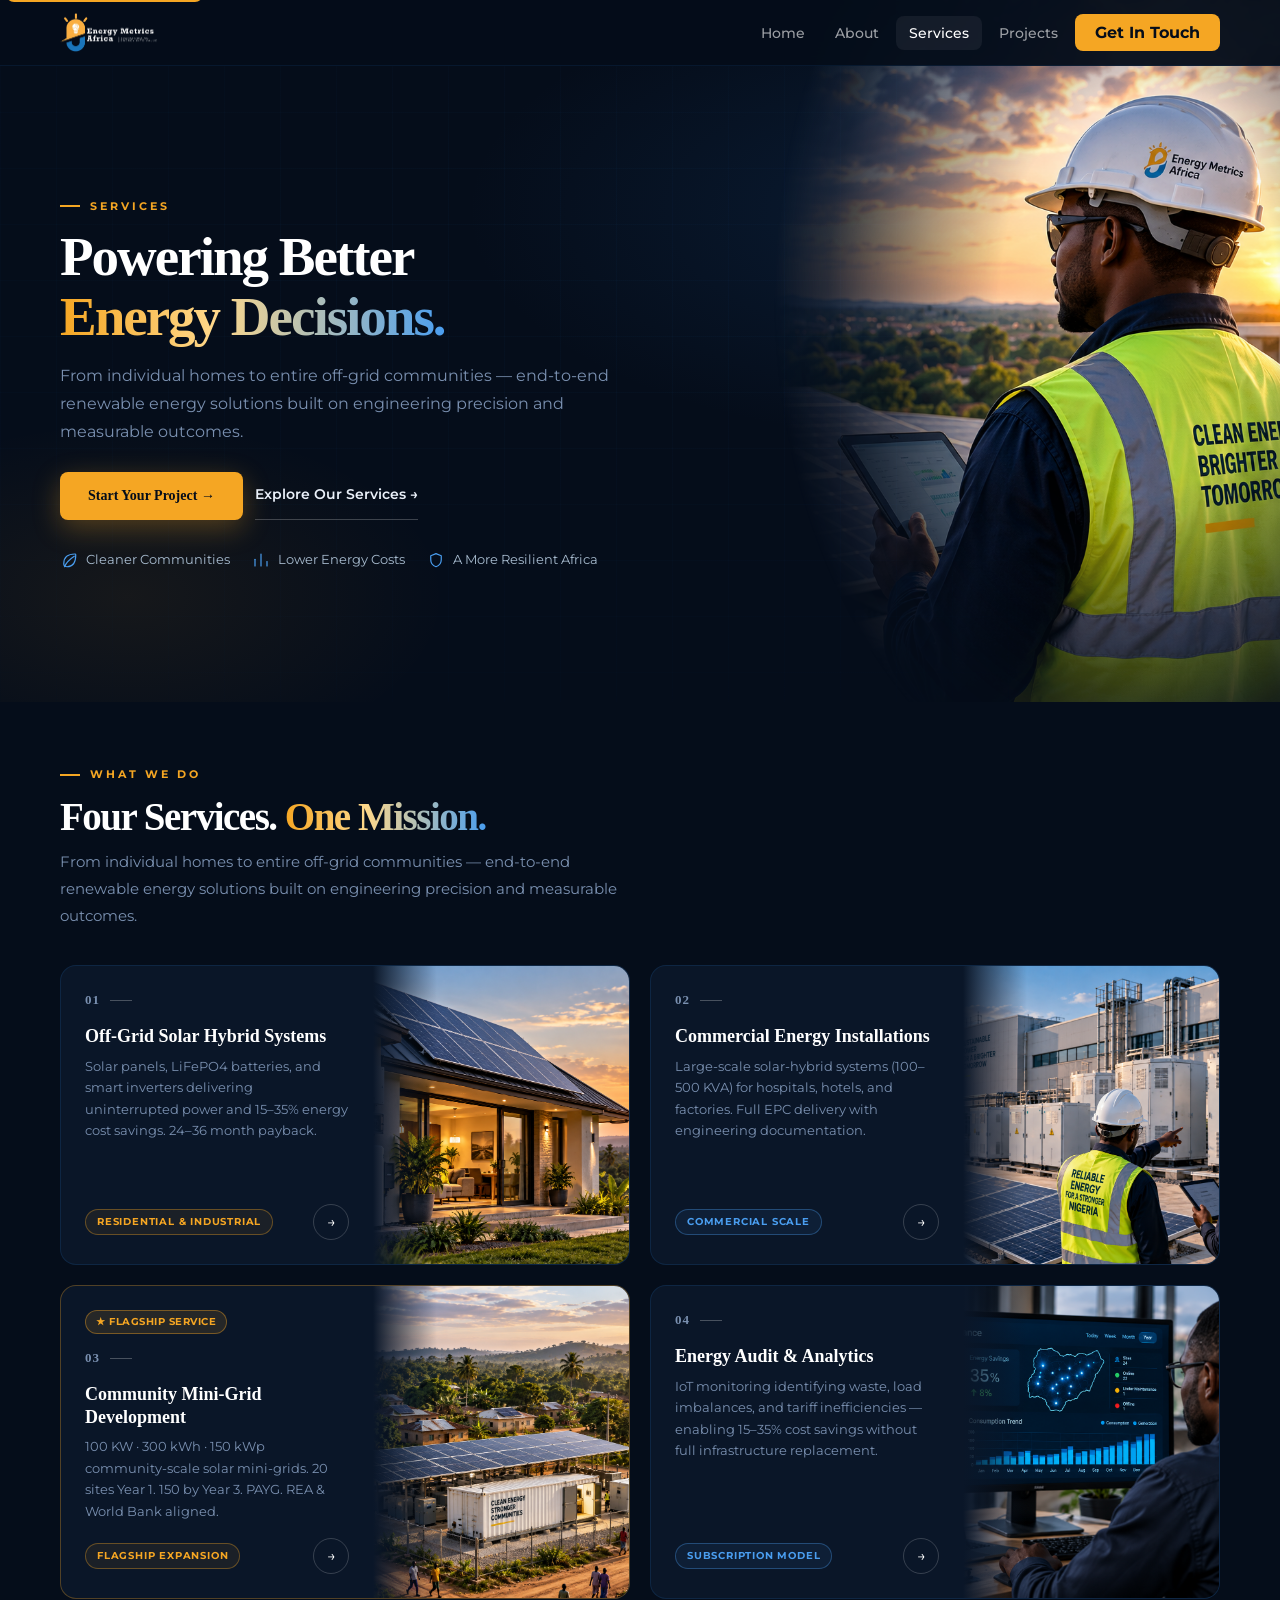
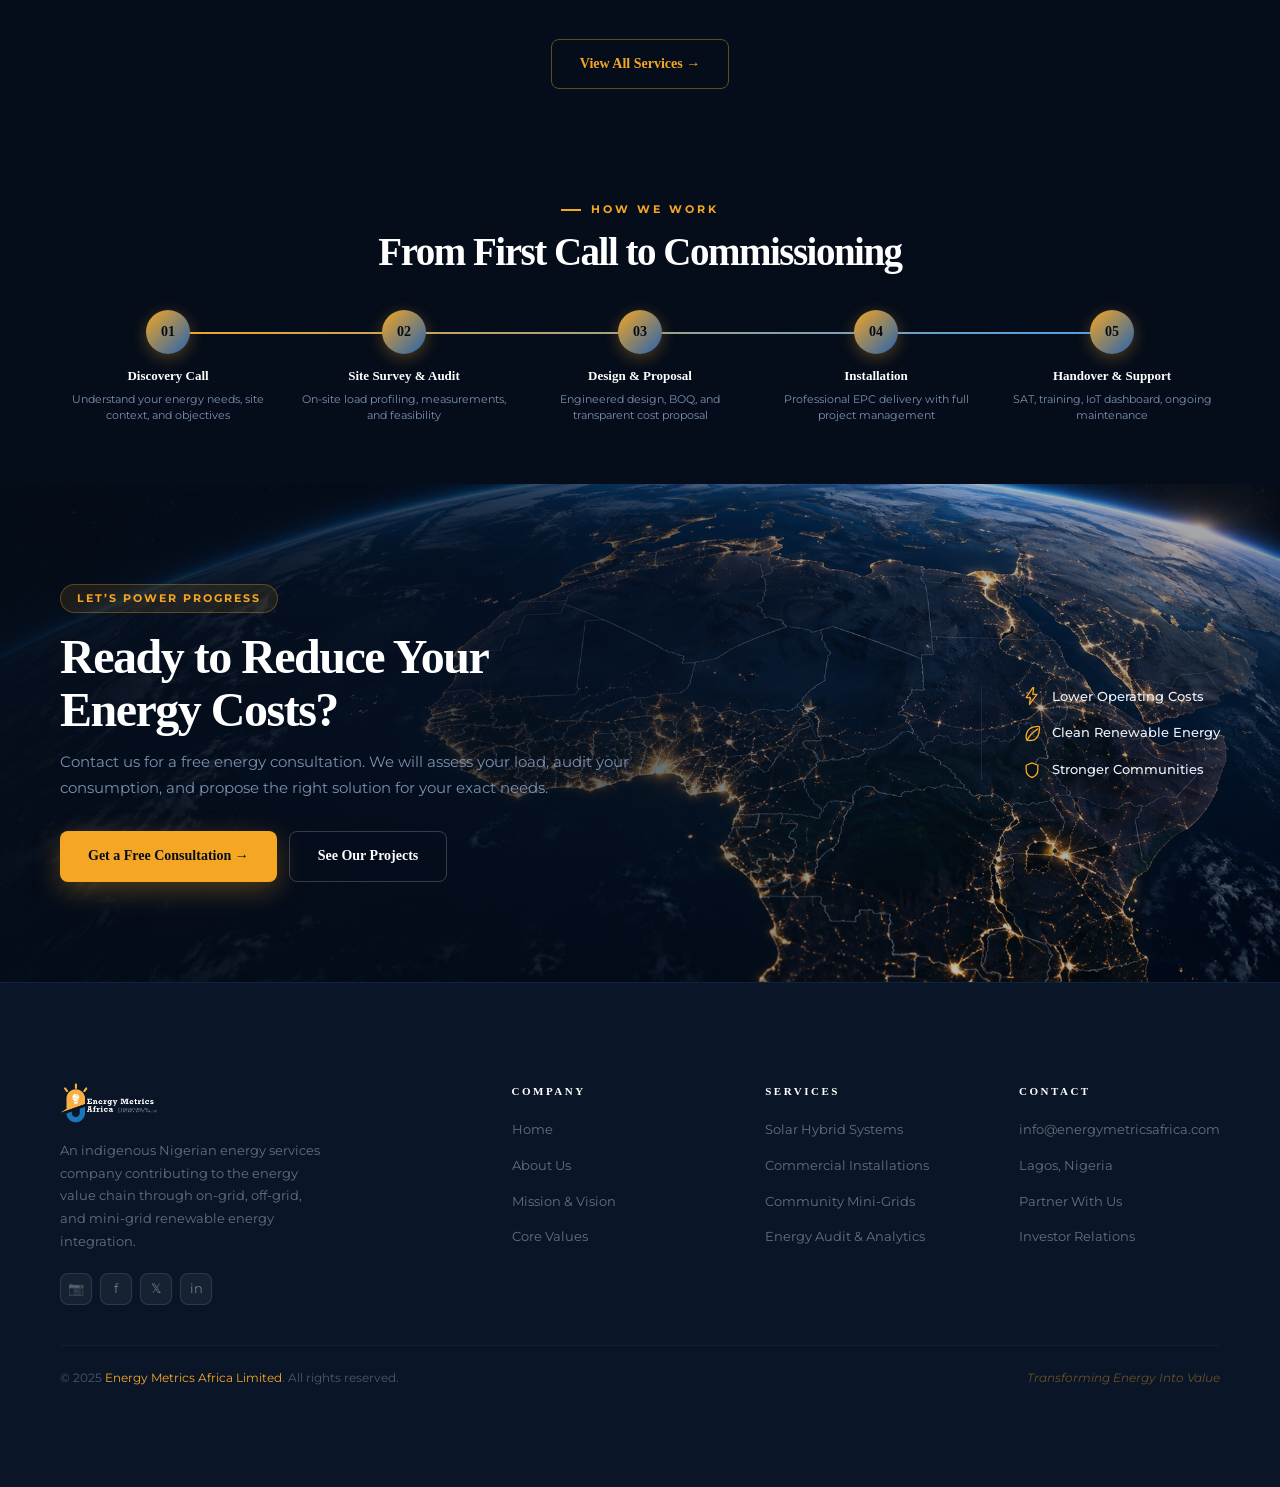
==== services/index.html @ 84284550 "Refactor services page structure and update navigation links - Updated navigation links in index.htm" ====
<!doctype html>
<html lang="en">
  <head>
    <meta charset="UTF-8" />
    <meta name="viewport" content="width=device-width, initial-scale=1.0" />
    <meta
      name="description"
      content="Four renewable energy services covering the full value chain — off-grid solar hybrid, commercial installations, community mini-grids, and energy audit &amp; analytics."
    />
    <meta
      name="keywords"
      content="solar hybrid systems, commercial energy installations, community mini-grids, energy audit, IoT monitoring, Nigeria solar"
    />
    <meta name="author" content="Energy Metrics Africa Limited" />
    <meta name="robots" content="index, follow" />
    <link rel="canonical" href="https://energymetricsafrica.com/services" />
    <meta property="og:title" content="Services | Energy Metrics Africa" />
    <meta
      property="og:description"
      content="Four renewable energy services covering the full value chain — off-grid solar hybrid, commercial installations, community mini-grids, and energy audit & analytics."
    />
    <meta
      property="og:image"
      content="https://energymetricsafrica.com/assets/logo-white.png"
    />
    <meta
      property="og:url"
      content="https://energymetricsafrica.com/services"
    />
    <meta property="og:type" content="website" />
    <meta name="twitter:card" content="summary_large_image" />
    <meta name="twitter:title" content="Services | Energy Metrics Africa" />
    <meta
      name="twitter:description"
      content="Four renewable energy services covering the full value chain — off-grid solar hybrid, commercial installations, community mini-grids, and energy audit & analytics."
    />
    <meta
      name="twitter:image"
      content="https://energymetricsafrica.com/assets/logo-white.png"
    />
    <title>Services | Energy Metrics Africa</title>
    <link rel="icon" href="../assets/favicon.png" type="image/png" />
    <link rel="preconnect" href="https://fonts.googleapis.com" />
    <link rel="preconnect" href="https://fonts.gstatic.com" crossorigin />
    <link
      href="https://fonts.googleapis.com/css2?family=Montserrat:wght@400;500;600&display=swap"
      rel="stylesheet"
    />
    <link rel="preload" href="../assets/logo-white.png" as="image" />
    <link rel="stylesheet" href="../css/variables.css" />
    <link rel="stylesheet" href="../css/base.css" />
    <link rel="stylesheet" href="../css/nav.css" />
    <link rel="stylesheet" href="../css/footer.css" />
    <link rel="stylesheet" href="../css/services.css" />
  </head>
  <body>
    <a href="#main" class="skip-link">Skip to main content</a>
    <header>
      <nav class="nav" role="navigation" aria-label="Main navigation">
        <a href="/" class="nav__logo"
          ><img
            src="../assets/logo-white.png"
            alt="Energy Metrics Africa Limited"
            width="160"
            height="44"
        /></a>
        <ul class="nav__links" role="list">
          <li>
            <a href="/" class="nav__link" data-nav="/">Home</a>
          </li>
          <li>
            <a href="/about" class="nav__link" data-nav="/about">About</a>
          </li>
          <li>
            <a href="/services" class="nav__link is-active" data-nav="/services"
              >Services</a
            >
          </li>
          <li>
            <a href="/projects" class="nav__link" data-nav="/projects"
              >Projects</a
            >
          </li>
          <li>
            <a href="/contact" class="nav__link--cta" data-nav="/contact"
              >Get In Touch</a
            >
          </li>
        </ul>
        <button
          class="nav__hamburger"
          id="hamburger"
          aria-expanded="false"
          aria-controls="nav-drawer"
          aria-label="Toggle menu"
        >
          <span></span><span></span><span></span>
        </button>
      </nav>
      <div
        class="nav__drawer"
        id="nav-drawer"
        role="dialog"
        aria-label="Mobile navigation"
      >
        <a href="/" class="nav__drawer-link" data-nav="/">Home</a
        ><a href="/about" class="nav__drawer-link" data-nav="/about">About</a
        ><a
          href="/services"
          class="nav__drawer-link is-active"
          data-nav="/services"
          >Services</a
        ><a href="/projects" class="nav__drawer-link" data-nav="/projects"
          >Projects</a
        ><a href="/contact" class="nav__drawer-cta" data-nav="/contact"
          >Get In Touch</a
        >
      </div>
    </header>
    <main>
      <section class="svc-hero" aria-label="Services hero">
        <div class="svc-hero__bg" aria-hidden="true"></div>
        <div class="svc-hero__grid-bg" aria-hidden="true"></div>
        <div class="svc-hero__inner">
          <div class="svc-hero__content">
            <div class="eyebrow">Services</div>
            <h1 class="page-hero__title">
              Powering Better<br />
              <span class="grad-text">Energy Decisions.</span>
            </h1>
            <p class="page-hero__sub">
              From individual homes to entire off-grid communities &mdash;
              end-to-end renewable energy solutions built on engineering
              precision and measurable outcomes.
            </p>
            <div class="btn-group">
              <a href="/contact" class="btn btn--gold"
                >Start Your Project &rarr;</a
              >
              <a href="#services-grid" class="svc-hero__link"
                >Explore Our Services &rarr;</a
              >
            </div>
            <div class="svc-hero__points">
              <div class="svc-hero__point">
                <svg
                  viewBox="0 0 24 24"
                  fill="none"
                  stroke="currentColor"
                  stroke-width="1.6"
                  stroke-linecap="round"
                  stroke-linejoin="round"
                  aria-hidden="true"
                >
                  <path
                    d="M20 4c-7.5 0-15 3-15 13 0 2.5 2 4 4.5 4C19 21 21 13 21 5c0-.6-.1-1-1-1z"
                  />
                  <path d="M6 21c2-5 7-10 13-14" />
                </svg>
                <span>Cleaner Communities</span>
              </div>
              <div class="svc-hero__point">
                <svg
                  viewBox="0 0 24 24"
                  fill="none"
                  stroke="currentColor"
                  stroke-width="1.6"
                  stroke-linecap="round"
                  stroke-linejoin="round"
                  aria-hidden="true"
                >
                  <path d="M4 20V11" />
                  <path d="M12 20V4" />
                  <path d="M20 20v-6" />
                </svg>
                <span>Lower Energy Costs</span>
              </div>
              <div class="svc-hero__point">
                <svg
                  viewBox="0 0 24 24"
                  fill="none"
                  stroke="currentColor"
                  stroke-width="1.6"
                  stroke-linecap="round"
                  stroke-linejoin="round"
                  aria-hidden="true"
                >
                  <path
                    d="M12 3.5 5 6.3v5.4c0 5 3.1 8 7 9.3 3.9-1.3 7-4.3 7-9.3V6.3L12 3.5z"
                  />
                </svg>
                <span>A More Resilient Africa</span>
              </div>
            </div>
          </div>
        </div>
        <div class="svc-hero__photo" aria-hidden="true">
          <img
            src="../assets/service-page-hero.png"
            alt=""
            class="svc-hero__img"
            loading="eager"
          />
        </div>
      </section>
      <section
        class="section section--navy svc-section--grid"
        id="services-grid"
        aria-label="Our services"
      >
        <div class="container">
          <div class="svc-grid-intro">
            <div class="eyebrow">What We Do</div>
            <h2 class="section-title">
              Four Services. <span class="grad-text">One Mission.</span>
            </h2>
            <p class="section-sub">
              From individual homes to entire off-grid communities &mdash;
              end-to-end renewable energy solutions built on engineering
              precision and measurable outcomes.
            </p>
          </div>
          <div class="svc-preview-grid">
            <a
              href="/services/off-grid-solar-hybrid-systems/"
              class="spc reveal d1"
              aria-label="View details: Off-Grid Solar Hybrid Systems"
            >
              <div class="spc__content">
                <div class="spc__num-row">
                  <span class="spc__num">01</span>
                  <span class="spc__num-rule" aria-hidden="true"></span>
                </div>
                <h3 class="spc__title">Off-Grid Solar Hybrid Systems</h3>
                <p class="spc__desc">
                  Solar panels, LiFePO4 batteries, and smart inverters
                  delivering uninterrupted power and 15&ndash;35% energy cost
                  savings. 24&ndash;36 month payback.
                </p>
                <div class="spc__footer">
                  <span class="tag tag--gold">Residential &amp; Industrial</span>
                  <span class="spc__arrow" aria-hidden="true">&rarr;</span>
                </div>
              </div>
              <div class="spc__media">
                <img
                  src="../assets/Off-Grid Solar Hybrid Systems.png"
                  alt=""
                  loading="lazy"
                  class="spc__img"
                />
              </div>
            </a>
            <a
              href="/services/commercial-energy-installations/"
              class="spc reveal d2"
              aria-label="View details: Commercial Energy Installations"
            >
              <div class="spc__content">
                <div class="spc__num-row">
                  <span class="spc__num">02</span>
                  <span class="spc__num-rule" aria-hidden="true"></span>
                </div>
                <h3 class="spc__title">Commercial Energy Installations</h3>
                <p class="spc__desc">
                  Large-scale solar-hybrid systems (100&ndash;500 KVA) for
                  hospitals, hotels, and factories. Full EPC delivery with
                  engineering documentation.
                </p>
                <div class="spc__footer">
                  <span class="tag tag--blue">Commercial Scale</span>
                  <span class="spc__arrow" aria-hidden="true">&rarr;</span>
                </div>
              </div>
              <div class="spc__media">
                <img
                  src="../assets/Commercial Energy Installations.png"
                  alt=""
                  loading="lazy"
                  class="spc__img"
                />
              </div>
            </a>
            <a
              href="/services/community-mini-grid-development/"
              class="spc spc--flag reveal d3"
              aria-label="View details: Community Mini-Grid Development — Flagship service"
            >
              <div class="spc__content">
                <div class="spc__num-row">
                  <span class="spc__flag">&#9733; Flagship Service</span>
                </div>
                <div class="spc__num-row">
                  <span class="spc__num">03</span>
                  <span class="spc__num-rule" aria-hidden="true"></span>
                </div>
                <h3 class="spc__title">Community Mini-Grid Development</h3>
                <p class="spc__desc">
                  100 KW &middot; 300 kWh &middot; 150 kWp community-scale
                  solar mini-grids. 20 sites Year 1. 150 by Year 3. PAYG. REA
                  &amp; World Bank aligned.
                </p>
                <div class="spc__footer">
                  <span class="tag tag--gold">Flagship Expansion</span>
                  <span class="spc__arrow" aria-hidden="true">&rarr;</span>
                </div>
              </div>
              <div class="spc__media">
                <img
                  src="../assets/Community Mini-Grid Development.png"
                  alt=""
                  loading="lazy"
                  class="spc__img"
                />
              </div>
            </a>
            <a
              href="/services/energy-audit-analytics/"
              class="spc reveal d4"
              aria-label="View details: Energy Audit &amp; Analytics"
            >
              <div class="spc__content">
                <div class="spc__num-row">
                  <span class="spc__num">04</span>
                  <span class="spc__num-rule" aria-hidden="true"></span>
                </div>
                <h3 class="spc__title">Energy Audit &amp; Analytics</h3>
                <p class="spc__desc">
                  IoT monitoring identifying waste, load imbalances, and
                  tariff inefficiencies &mdash; enabling 15&ndash;35% cost
                  savings without full infrastructure replacement.
                </p>
                <div class="spc__footer">
                  <span class="tag tag--blue">Subscription Model</span>
                  <span class="spc__arrow" aria-hidden="true">&rarr;</span>
                </div>
              </div>
              <div class="spc__media">
                <img
                  src="../assets/Energy Audit &amp; Analytics.png"
                  alt=""
                  loading="lazy"
                  class="spc__img"
                />
              </div>
            </a>
          </div>
          <div class="spc-cta-row">
            <a href="/services/" class="btn btn--outline-gold"
              >View All Services &rarr;</a
            >
          </div>
        </div>
      </section>
      <section
        class="section section--off svc-section--work"
        aria-label="How we work"
      >
        <div class="container">
          <div
            style="text-align: center; max-width: 560px; margin: 0 auto 36px"
          >
            <div class="eyebrow eyebrow--center">How We Work</div>
            <h2 class="section-title">
              From <span class="grad-dark">First Call</span> to Commissioning
            </h2>
          </div>
          <div class="process-steps" role="list">
            <div class="ps reveal d1" role="listitem">
              <div class="ps-dot" aria-hidden="true">01</div>
              <h3 class="ps-title">Discovery Call</h3>
              <p class="ps-text">
                Understand your energy needs, site context, and objectives
              </p>
            </div>
            <div class="ps reveal d2" role="listitem">
              <div class="ps-dot" aria-hidden="true">02</div>
              <h3 class="ps-title">Site Survey &amp; Audit</h3>
              <p class="ps-text">
                On-site load profiling, measurements, and feasibility
              </p>
            </div>
            <div class="ps reveal d3" role="listitem">
              <div class="ps-dot" aria-hidden="true">03</div>
              <h3 class="ps-title">Design &amp; Proposal</h3>
              <p class="ps-text">
                Engineered design, BOQ, and transparent cost proposal
              </p>
            </div>
            <div class="ps reveal d4" role="listitem">
              <div class="ps-dot" aria-hidden="true">04</div>
              <h3 class="ps-title">Installation</h3>
              <p class="ps-text">
                Professional EPC delivery with full project management
              </p>
            </div>
            <div
              class="ps reveal"
              style="transition-delay: 0.5s"
              role="listitem"
            >
              <div class="ps-dot" aria-hidden="true">05</div>
              <h3 class="ps-title">Handover &amp; Support</h3>
              <p class="ps-text">
                SAT, training, IoT dashboard, ongoing maintenance
              </p>
            </div>
          </div>
        </div>
      </section>
      <section
        class="cta-section cta-section--services"
        aria-label="Call to action"
      >
        <div class="cta-inner cta-inner--services reveal">
          <div class="svc-cta__main">
            <div class="cta-pill">Let&rsquo;s Power Progress</div>
            <h2 class="cta-title">
              Ready to Reduce Your<br />Energy Costs?
            </h2>
            <p class="cta-sub">
              Contact us for a free energy consultation. We will assess your
              load, audit your consumption, and propose the right solution
              for your exact needs.
            </p>
            <div class="btn-group">
              <a href="/contact" class="btn btn--gold"
                >Get a Free Consultation &rarr;</a
              ><a href="/projects" class="btn btn--outline-white"
                >See Our Projects</a
              >
            </div>
          </div>
          <div class="svc-cta__points">
            <div class="svc-cta__point">
              <svg
                viewBox="0 0 24 24"
                fill="none"
                stroke="currentColor"
                stroke-width="1.6"
                stroke-linecap="round"
                stroke-linejoin="round"
                aria-hidden="true"
              >
                <path d="M13 2 5 14h5l-1 8 9-12h-5l1-8Z" />
              </svg>
              <span>Lower Operating Costs</span>
            </div>
            <div class="svc-cta__point">
              <svg
                viewBox="0 0 24 24"
                fill="none"
                stroke="currentColor"
                stroke-width="1.6"
                stroke-linecap="round"
                stroke-linejoin="round"
                aria-hidden="true"
              >
                <path
                  d="M20 4c-7.5 0-15 3-15 13 0 2.5 2 4 4.5 4C19 21 21 13 21 5c0-.6-.1-1-1-1z"
                />
                <path d="M6 21c2-5 7-10 13-14" />
              </svg>
              <span>Clean Renewable Energy</span>
            </div>
            <div class="svc-cta__point">
              <svg
                viewBox="0 0 24 24"
                fill="none"
                stroke="currentColor"
                stroke-width="1.6"
                stroke-linecap="round"
                stroke-linejoin="round"
                aria-hidden="true"
              >
                <path
                  d="M12 3.5 5 6.3v5.4c0 5 3.1 8 7 9.3 3.9-1.3 7-4.3 7-9.3V6.3L12 3.5z"
                />
              </svg>
              <span>Stronger Communities</span>
            </div>
          </div>
        </div>
      </section>
    </main>
    <footer class="footer" role="contentinfo">
      <div class="container">
        <div class="footer__grid">
          <div>
            <div class="footer__brand-logo">
              <img
                src="../assets/logo-white.png"
                alt="Energy Metrics Africa"
                width="140"
                height="38"
              />
            </div>
            <p class="footer__brand-desc">
              An indigenous Nigerian energy services company contributing to the
              energy value chain through on-grid, off-grid, and mini-grid
              renewable energy integration.
            </p>
            <div class="footer__socials">
              <a
                href="https://www.instagram.com/energymetrics/"
                class="footer__social"
                aria-label="Instagram"
                target="_blank"
                rel="noopener noreferrer"
                >📷</a
              >
              <a
                href="https://www.facebook.com/profile.php?id=61573448944891"
                class="footer__social"
                aria-label="Facebook"
                target="_blank"
                rel="noopener noreferrer"
                >f</a
              >
              <a
                href="https://x.com/emetricsafrica"
                class="footer__social"
                aria-label="Twitter/X"
                target="_blank"
                rel="noopener noreferrer"
                >𝕏</a
              >
              <a
                href="https://www.linkedin.com/in/energy-metrics-617b68352/"
                class="footer__social"
                aria-label="LinkedIn"
                target="_blank"
                rel="noopener noreferrer"
                >in</a
              >
            </div>
          </div>
          <div class="footer__col">
            <h5>Company</h5>
            <ul>
              <li><a href="/">Home</a></li>
              <li><a href="/about">About Us</a></li>
              <li><a href="/about#mission">Mission &amp; Vision</a></li>
              <li><a href="/about#values">Core Values</a></li>
            </ul>
          </div>
          <div class="footer__col">
            <h5>Services</h5>
            <ul>
              <li><a href="/services">Solar Hybrid Systems</a></li>
              <li><a href="/services">Commercial Installations</a></li>
              <li><a href="/services">Community Mini-Grids</a></li>
              <li><a href="/services">Energy Audit &amp; Analytics</a></li>
            </ul>
          </div>
          <div class="footer__col">
            <h5>Contact</h5>
            <ul>
              <li>
                <a href="mailto:info@energymetricsafrica.com"
                  >info@energymetricsafrica.com</a
                >
              </li>
              <li><a href="/contact">Lagos, Nigeria</a></li>
              <li><a href="/contact">Partner With Us</a></li>
              <li><a href="/contact">Investor Relations</a></li>
            </ul>
          </div>
        </div>
        <div class="footer__bottom">
          <p>
            &copy; 2025 <span>Energy Metrics Africa Limited</span>. All rights
            reserved.
          </p>
          <p class="footer__tagline">Transforming Energy Into Value</p>
        </div>
      </div>
    </footer>
    <script src="../js/main.js" defer></script>
  </body>
</html>
---- css/variables.css ----
/* ── DESIGN TOKENS — DARK THEME ───────────────────────── */
:root {
  --navy: #050d1a;
  --navy-2: #0a1628;
  --navy-3: #0f2040;
  --blue: #1b4f8a;
  --blue-2: #2563b0;
  --blue-glow: #4a9ef0;
  --gold: #f5a623;
  --gold-2: #ffb940;
  --gold-light: #ffd88a;
  --white: #ffffff;
  --off-white: #ebf1fa;
  --muted: #7a90b0;
  --muted-2: #a8bccf;
  --card-border: rgba(27, 79, 138, 0.28);
  --font-sans: "Montserrat", sans-serif;
  --font-ui: "Rockwell", "Georgia", serif;
  --r-sm: 6px;
  --r-md: 8px;
  --r-lg: 12px;
  --r-xl: 16px;
  --r-2xl: 20px;
  --r-full: 9999px;
  --t: all 0.25s ease;
  --t-slow: all 0.65s cubic-bezier(0.16, 1, 0.3, 1);
  --max-w: 1280px;
  --s-py: 64px;
  --s-px: 20px;
}
@media (min-width: 640px) {
  :root {
    --s-px: 32px;
  }
}
@media (min-width: 1024px) {
  :root {
    --s-py: 100px;
    --s-px: 60px;
  }
}
---- css/base.css ----
/* ── RESET & BASE ──────────────────────────────────────── */
*,
*::before,
*::after {
  margin: 0;
  padding: 0;
  box-sizing: border-box;
}
html {
  scroll-behavior: smooth;
}
body {
  font-family: var(--font-sans);
  background: var(--navy);
  color: var(--white);
  overflow-x: hidden;
  line-height: 1.6;
  -webkit-font-smoothing: antialiased;
}
img {
  max-width: 100%;
  height: auto;
  display: block;
}
a {
  text-decoration: none;
  color: inherit;
}
button {
  cursor: pointer;
  font-family: var(--font-sans);
}
::-webkit-scrollbar {
  width: 4px;
}
::-webkit-scrollbar-track {
  background: var(--navy-2);
}
::-webkit-scrollbar-thumb {
  background: var(--blue);
  border-radius: 4px;
}

/* Skip link */
.skip-link {
  position: absolute;
  top: -40px;
  left: 6px;
  background: var(--gold);
  color: var(--navy);
  padding: 8px 12px;
  border-radius: var(--r-md);
  text-decoration: none;
  font-weight: 600;
  z-index: 1000;
  transition: top 0.3s;
}
.skip-link:focus {
  top: 6px;
}

/* ── CONTAINER ─────────────────────────────────────────── */
.container {
  width: 100%;
  max-width: var(--max-w);
  margin-inline: auto;
  padding-inline: 0;
}

/* ── SECTIONS ──────────────────────────────────────────── */
.section {
  padding: 60px var(--s-px);
}
.section--navy {
  background: var(--navy);
}
.section--navy-2 {
  background: var(--navy-2);
}
.section--navy-3 {
  background: var(--navy-3);
}
/* ── TYPOGRAPHY ────────────────────────────────────────── */
.eyebrow {
  display: flex;
  align-items: center;
  gap: 10px;
  font-size: 11px;
  font-weight: 700;
  letter-spacing: 3px;
  text-transform: uppercase;
  color: var(--gold);
  margin-bottom: 12px;
}
.eyebrow::before {
  content: "";
  width: 20px;
  height: 2px;
  background: var(--gold);
  flex-shrink: 0;
}
.eyebrow--center {
  justify-content: center;
}

.section-title {
  font-family: var(--font-ui);
  font-weight: 800;
  font-size: clamp(25px, 5vw, 39px);
  line-height: 1.1;
  letter-spacing: -1.5px;
  color: var(--white);
  margin-bottom: 14px;
}
.section-sub {
  font-size: 15px;
  color: var(--muted);
  line-height: 1.8;
  max-width: 580px;
}

.grad-text {
  background: linear-gradient(
    90deg,
    var(--gold),
    var(--gold-light) 40%,
    var(--blue-glow)
  );
  -webkit-background-clip: text;
  -webkit-text-fill-color: transparent;
  background-clip: text;
}

/* ── BUTTONS ───────────────────────────────────────────── */
.btn {
  display: inline-flex;
  align-items: center;
  gap: 8px;
  font-family: var(--font-ui);
  font-weight: 700;
  font-size: 14px;
  padding: 13px 28px;
  border-radius: var(--r-md);
  border: none;
  transition: var(--t);
  text-decoration: none;
  white-space: nowrap;
}
.btn:focus {
  outline: 2px solid var(--gold);
  outline-offset: 2px;
}
.btn--gold {
  background: var(--gold);
  color: var(--navy);
  box-shadow: 0 8px 28px rgba(245, 166, 35, 0.3);
}
.btn--gold:hover {
  background: var(--gold-2);
  transform: translate3d(0, -2px, 0);
}
.btn--outline-white {
  background: transparent;
  color: var(--white);
  border: 1.5px solid rgba(255, 255, 255, 0.2);
}
.btn--outline-white:hover {
  background: rgba(255, 255, 255, 0.07);
  border-color: rgba(255, 255, 255, 0.4);
  transform: translate3d(0, -2px, 0);
}
.btn--outline-gold {
  background: transparent;
  color: var(--gold);
  border: 1.5px solid rgba(245, 166, 35, 0.4);
}
.btn--outline-gold:hover {
  background: rgba(245, 166, 35, 0.08);
  border-color: var(--gold);
  transform: translate3d(0, -2px, 0);
}
.btn-group {
  display: flex;
  gap: 12px;
  flex-wrap: wrap;
}

/* ── TAGS ──────────────────────────────────────────────── */
.tag {
  display: inline-block;
  font-size: 10px;
  font-weight: 700;
  letter-spacing: 0.8px;
  text-transform: uppercase;
  padding: 4px 11px;
  border-radius: var(--r-full);
  border: 1px solid;
}
.tag--gold {
  color: var(--gold);
  border-color: rgba(245, 166, 35, 0.35);
  background: rgba(245, 166, 35, 0.07);
}
.tag--blue {
  color: var(--blue-glow);
  border-color: rgba(74, 158, 240, 0.35);
  background: rgba(74, 158, 240, 0.07);
}
.tag--green {
  color: #2ecc71;
  border-color: rgba(46, 204, 113, 0.35);
  background: rgba(46, 204, 113, 0.07);
}

/* ── SERVICE PREVIEW CARD (shared: homepage + services page) ── */
.svc-preview-grid {
  display: grid;
  gap: 18px;
}
@media (min-width: 640px) {
  .svc-preview-grid {
    grid-template-columns: 1fr 1fr;
    gap: 20px;
  }
}
.spc-cta-row {
  display: flex;
  justify-content: center;
  margin-top: 40px;
}
.spc {
  display: flex;
  flex-direction: column;
  background: var(--navy-2);
  border: 1px solid var(--card-border);
  border-radius: var(--r-xl);
  overflow: hidden;
  text-decoration: none;
  transition: var(--t);
  position: relative;
}
@media (min-width: 480px) {
  .spc {
    flex-direction: row;
    min-height: 300px;
  }
}
.spc:hover,
.spc:focus-visible {
  border-color: rgba(245, 166, 35, 0.38);
  transform: translateY(-3px);
  box-shadow: 0 20px 50px rgba(0, 0, 0, 0.4);
}
.spc:focus-visible {
  outline: 2px solid var(--gold);
  outline-offset: 3px;
}
.spc--flag {
  border-color: rgba(245, 166, 35, 0.3);
}
.spc--flag:hover,
.spc--flag:focus-visible {
  border-color: rgba(245, 166, 35, 0.6);
}
.spc__content {
  flex: 1 1 55%;
  min-width: 0;
  position: relative;
  z-index: 2;
  padding: 24px;
  display: flex;
  flex-direction: column;
}
.spc__num-row {
  display: flex;
  align-items: center;
  gap: 10px;
  flex-wrap: wrap;
  margin-bottom: 14px;
}
.spc__num {
  font-family: var(--font-ui);
  font-weight: 700;
  font-size: 13px;
  color: var(--muted);
  letter-spacing: 1px;
}
.spc__num-rule {
  width: 22px;
  height: 1px;
  background: rgba(255, 255, 255, 0.25);
  flex-shrink: 0;
}
.spc__flag {
  font-size: 10px;
  font-weight: 700;
  letter-spacing: 0.5px;
  text-transform: uppercase;
  color: var(--gold);
  background: rgba(245, 166, 35, 0.12);
  border: 1px solid rgba(245, 166, 35, 0.4);
  border-radius: var(--r-full);
  padding: 3px 10px;
}
.spc__title {
  font-family: var(--font-ui);
  font-weight: 700;
  font-size: 18px;
  line-height: 1.25;
  color: var(--white);
  margin-bottom: 8px;
}
.spc__desc {
  font-size: 13px;
  color: var(--muted);
  line-height: 1.65;
  margin-bottom: 16px;
  flex: 1;
}
.spc__footer {
  display: flex;
  align-items: center;
  justify-content: space-between;
  flex-wrap: wrap;
  gap: 12px;
  margin-top: auto;
}
.spc__arrow {
  display: inline-flex;
  align-items: center;
  justify-content: center;
  width: 36px;
  height: 36px;
  border-radius: 50%;
  border: 1px solid rgba(255, 255, 255, 0.18);
  color: var(--white);
  font-size: 15px;
  flex-shrink: 0;
  transition: var(--t);
}
.spc:hover .spc__arrow,
.spc:focus-visible .spc__arrow {
  transform: translateX(4px);
  border-color: var(--gold);
  color: var(--gold);
}
.spc__media {
  flex: 1 1 45%;
  position: relative;
  min-width: 0;
  min-height: 200px;
  overflow: hidden;
}
.spc__img {
  display: block;
  width: 100%;
  height: 100%;
  object-fit: cover;
  transition: transform 0.5s cubic-bezier(0.16, 1, 0.3, 1);
}
.spc:hover .spc__img,
.spc:focus-visible .spc__img {
  transform: scale(1.03);
}
.spc__media::before {
  content: "";
  position: absolute;
  inset: 0;
  z-index: 1;
  pointer-events: none;
  background: linear-gradient(to bottom, var(--navy-2) 0%, transparent 25%);
}
@media (min-width: 480px) {
  .spc__media::before {
    background: linear-gradient(to right, var(--navy-2) 0%, transparent 25%);
  }
}

/* ── SCROLL REVEAL ─────────────────────────────────────── */
.reveal {
  opacity: 0;
  transform: translateY(28px);
  transition:
    opacity 0.7s var(--t-slow),
    transform 0.7s var(--t-slow);
  will-change: opacity, transform;
}
.reveal.in {
  opacity: 1;
  transform: none;
  will-change: auto;
}
.d1 {
  transition-delay: 0.1s !important;
}
.d2 {
  transition-delay: 0.2s !important;
}
.d3 {
  transition-delay: 0.3s !important;
}
.d4 {
  transition-delay: 0.4s !important;
}

/* ── STATS STRIP ───────────────────────────────────────── */
.stats-strip {
  background: var(--navy-2);
  border-top: 1px solid rgba(27, 79, 138, 0.22);
  border-bottom: 1px solid rgba(27, 79, 138, 0.22);
  position: relative;
}
.stats-strip::before {
  content: "";
  position: absolute;
  top: 0;
  left: 0;
  right: 0;
  height: 2px;
  background: linear-gradient(
    90deg,
    transparent,
    var(--blue-glow),
    var(--gold),
    transparent
  );
  animation: shimmer 5s ease-in-out infinite;
}
@keyframes shimmer {
  0%,
  100% {
    opacity: 0;
  }
  50% {
    opacity: 1;
  }
}
.stats-row {
  display: grid;
  grid-template-columns: repeat(2, 1fr);
}
@media (min-width: 768px) {
  .stats-row {
    grid-template-columns: repeat(4, 1fr);
  }
}
.stat-box {
  padding: 28px 20px;
  text-align: center;
  border-right: 1px solid rgba(27, 79, 138, 0.18);
  border-bottom: 1px solid rgba(27, 79, 138, 0.18);
}
.stat-box:nth-child(2n) {
  border-right: none;
}
@media (min-width: 768px) {
  .stat-box {
    border-bottom: none;
    padding: 38px 24px;
  }
  .stat-box:nth-child(2n) {
    border-right: 1px solid rgba(27, 79, 138, 0.18);
  }
  .stat-box:last-child {
    border-right: none;
  }
}
.stat-val {
  font-family: var(--font-ui);
  font-weight: 800;
  font-size: clamp(20px, 5vw, 26px);
  line-height: 1;
  display: block;
  background: linear-gradient(135deg, #fff 0%, var(--gold-light) 100%);
  -webkit-background-clip: text;
  -webkit-text-fill-color: transparent;
  background-clip: text;
}
.stat-unit {
  font-size: 0.42em;
  color: var(--gold);
}
.stat-label {
  font-size: 14px;
  color: var(--muted);
  margin-top: 6px;
}

/* ── PAGE HERO (inner pages) ───────────────────────────── */
.page-hero {
  background: var(--navy);
  padding: calc(66px + var(--s-py)) var(--s-px) var(--s-py);
  position: relative;
  overflow: hidden;
}
.page-hero__bg {
  position: absolute;
  inset: 0;
  background: radial-gradient(
    ellipse 70% 70% at 80% 40%,
    rgba(27, 79, 138, 0.2),
    transparent
  );
}
.page-hero__grid {
  position: absolute;
  inset: 0;
  background-image:
    linear-gradient(rgba(27, 79, 138, 0.06) 1px, transparent 1px),
    linear-gradient(90deg, rgba(27, 79, 138, 0.06) 1px, transparent 1px);
  background-size: 56px 56px;
}
.page-hero__inner {
  position: relative;
  z-index: 1;
  max-width: 700px;
}
.page-hero__eyebrow {
  display: flex;
  align-items: center;
  gap: 8px;
  font-size: 11px;
  font-weight: 700;
  letter-spacing: 3px;
  text-transform: uppercase;
  color: var(--gold);
  margin-bottom: 14px;
}
.page-hero__eyebrow::before {
  content: "";
  width: 20px;
  height: 2px;
  background: var(--gold);
}
.page-hero__title {
  font-family: var(--font-ui);
  font-weight: 800;
  font-size: clamp(32px, 6vw, 55px);
  line-height: 1.08;
  letter-spacing: -2px;
  color: var(--white);
  margin-bottom: 18px;
}
.page-hero__sub {
  font-size: 16px;
  color: var(--muted);
  line-height: 1.75;
  max-width: 560px;
}

/* ── MISSION/VISION CARDS ──────────────────────────────── */
.mv-grid {
  display: grid;
  gap: 18px;
}
@media (min-width: 768px) {
  .mv-grid {
    grid-template-columns: 1fr 1fr;
  }
}
.mv-card {
  border-radius: var(--r-2xl);
  padding: 36px;
  position: relative;
  overflow: hidden;
  transition: transform 0.3s;
}
.mv-card:hover {
  transform: translateY(-4px);
}
.mv-card--blue {
  background: linear-gradient(
    135deg,
    rgba(27, 79, 138, 0.2),
    rgba(10, 22, 40, 0.8)
  );
  border: 1px solid rgba(27, 79, 138, 0.45);
}
.mv-card--gold {
  background: linear-gradient(
    135deg,
    rgba(245, 166, 35, 0.08),
    rgba(10, 22, 40, 0.8)
  );
  border: 1px solid rgba(245, 166, 35, 0.3);
}
.mv-card__bar {
  height: 3px;
  border-radius: 3px;
  margin-bottom: 24px;
}
.mv-card__bar--blue {
  background: linear-gradient(90deg, var(--blue), var(--blue-glow));
}
.mv-card__bar--gold {
  background: linear-gradient(90deg, var(--gold), var(--gold-light));
}
.mv-card__type {
  font-size: 11px;
  font-weight: 700;
  letter-spacing: 2px;
  text-transform: uppercase;
  margin-bottom: 8px;
}
.mv-card__type--blue {
  color: var(--blue-glow);
}
.mv-card__type--gold {
  color: var(--gold);
}
.mv-card__icon {
  font-size: 36px;
  margin-bottom: 14px;
  display: block;
}
.mv-card__title {
  font-family: var(--font-ui);
  font-weight: 800;
  font-size: 19px;
  color: var(--white);
  margin-bottom: 12px;
  line-height: 1.3;
}
.mv-card__body {
  font-size: 14px;
  color: var(--muted);
  line-height: 1.82;
}
.mv-card__body strong {
  color: var(--off-white);
  font-weight: 500;
}

/* ── VALUE CARDS ───────────────────────────────────────── */
.values-grid {
  display: grid;
  gap: 14px;
}
@media (min-width: 640px) {
  .values-grid {
    grid-template-columns: repeat(2, 1fr);
  }
}
@media (min-width: 1024px) {
  .values-grid {
    grid-template-columns: repeat(3, 1fr);
  }
}
.val-card {
  background: var(--navy-2);
  border: 1px solid var(--card-border);
  border-radius: var(--r-xl);
  padding: 28px;
  transition: var(--t);
  position: relative;
  overflow: hidden;
}
.val-card::after {
  content: "";
  position: absolute;
  bottom: 0;
  left: 0;
  right: 0;
  height: 3px;
  transform: scaleX(0);
  transform-origin: left;
  transition: transform 0.4s ease;
}
.val-card:hover {
  border-color: rgba(245, 166, 35, 0.3);
  transform: translateY(-4px);
}
.val-card:hover::after {
  transform: scaleX(1);
}
.vc-1::after {
  background: linear-gradient(90deg, var(--gold), var(--gold-light));
}
.vc-2::after {
  background: linear-gradient(90deg, var(--blue), var(--blue-glow));
}
.vc-3::after {
  background: linear-gradient(90deg, #2ecc71, #1abc9c);
}
.vc-4::after {
  background: linear-gradient(90deg, var(--gold-light), var(--gold));
}
.vc-5::after {
  background: linear-gradient(90deg, var(--blue-glow), var(--blue));
}
.vc-6::after {
  background: linear-gradient(90deg, #9b59b6, #3498db);
}
.val-icon {
  width: 48px;
  height: 48px;
  border-radius: var(--r-lg);
  display: flex;
  align-items: center;
  justify-content: center;
  font-size: 22px;
  margin-bottom: 16px;
  border: 1px solid;
}
.vi-gold {
  background: rgba(245, 166, 35, 0.09);
  border-color: rgba(245, 166, 35, 0.22);
}
.vi-blue {
  background: rgba(74, 158, 240, 0.09);
  border-color: rgba(74, 158, 240, 0.22);
}
.vi-green {
  background: rgba(46, 204, 113, 0.09);
  border-color: rgba(46, 204, 113, 0.22);
}
.vi-purple {
  background: rgba(155, 89, 182, 0.09);
  border-color: rgba(155, 89, 182, 0.22);
}
.val-name {
  font-family: var(--font-ui);
  font-weight: 800;
  font-size: 16px;
  color: var(--white);
  margin-bottom: 8px;
}
.val-body {
  font-size: 13px;
  color: var(--muted);
  line-height: 1.75;
}

/* ── IMPACT GRID ───────────────────────────────────────── */
.impact-grid {
  display: grid;
  gap: 12px;
}
@media (min-width: 640px) {
  .impact-grid {
    grid-template-columns: repeat(2, 1fr);
  }
}
@media (min-width: 1024px) {
  .impact-grid {
    grid-template-columns: repeat(3, 1fr);
  }
}
.imp-card {
  background: var(--navy);
  border: 1px solid var(--card-border);
  border-radius: var(--r-lg);
  padding: 22px;
  position: relative;
  overflow: hidden;
  transition: var(--t);
}
.imp-card:hover {
  transform: translateY(-3px);
  border-color: rgba(27, 79, 138, 0.5);
}
.imp-bar {
  position: absolute;
  bottom: 0;
  left: 0;
  height: 3px;
}
.imp-icon {
  font-size: 22px;
  margin-bottom: 10px;
  display: block;
}
.imp-val {
  font-family: var(--font-ui);
  font-weight: 800;
  font-size: clamp(24px, 3vw, 30px);
  color: var(--white);
  display: block;
  margin-bottom: 5px;
  line-height: 1;
}
.imp-label {
  font-size: 12px;
  color: var(--muted);
  line-height: 1.55;
}

/* ── FUNDERS STRIP ─────────────────────────────────────── */
.funders-strip {
  padding: 44px var(--s-px);
  background: var(--navy);
  border-top: 1px solid rgba(27, 79, 138, 0.16);
  border-bottom: 1px solid rgba(27, 79, 138, 0.16);
}
.funders-label {
  text-align: center;
  font-size: 11px;
  font-weight: 700;
  letter-spacing: 2.5px;
  text-transform: uppercase;
  color: var(--muted);
  margin-bottom: 22px;
}
.chips {
  display: flex;
  justify-content: center;
  align-items: center;
  gap: 20px;
  flex-wrap: wrap;
}
.chip {
  /* background: var(--navy-2); */
  border: 1px solid rgba(27, 79, 138, 0.28);
  /* border-radius: var(--r-full); */
  padding: 6px 10px;
  display: inline-flex;
  align-items: center;
  justify-content: center;
  gap: 8px;
  cursor: default;
  transition: var(--t);
}
.chip img {
  display: block;
  height: 28px;
  width: auto;
  object-fit: contain;
}
.chip:hover {
  border-color: rgba(245, 166, 35, 0.4);
}

/* ── CTA SECTION ───────────────────────────────────────── */
.cta-section {
  background: var(--navy);
  padding: var(--s-py) var(--s-px);
  text-align: center;
  position: relative;
  overflow: hidden;
}
.cta-section::before {
  content: "";
  position: absolute;
  inset: 0;
  background: radial-gradient(
    ellipse 60% 60% at 50% 50%,
    rgba(27, 79, 138, 0.18),
    transparent
  );
}
.cta-inner {
  position: relative;
  z-index: 1;
  max-width: 680px;
  margin-inline: auto;
}
.cta-pill {
  display: inline-block;
  background: rgba(245, 166, 35, 0.1);
  border: 1px solid rgba(245, 166, 35, 0.3);
  color: var(--gold);
  padding: 5px 16px;
  border-radius: var(--r-full);
  font-size: 11px;
  font-weight: 700;
  letter-spacing: 2px;
  text-transform: uppercase;
  margin-bottom: 18px;
}
.cta-title {
  font-family: var(--font-ui);
  font-weight: 800;
  font-size: clamp(28px, 5vw, 48px);
  color: var(--white);
  letter-spacing: -1.5px;
  margin-bottom: 12px;
  line-height: 1.1;
}
.cta-sub {
  font-size: 15px;
  color: var(--muted);
  line-height: 1.75;
  margin-bottom: 30px;
  max-width: 650px;
}
.cta-row {
  display: flex;
  justify-content: center;
  gap: 20px;
  flex-wrap: wrap;
  padding-top: 24px;
  margin-top: 24px;
  border-top: 1px solid rgba(255, 255, 255, 0.07);
}
@media (min-width: 640px) {
  .cta-row {
    gap: 40px;
  }
}
.cct-label {
  font-size: 11px;
  color: var(--muted);
  margin-bottom: 3px;
  text-align: center;
}
.cct-val {
  font-size: 13px;
  font-weight: 500;
  color: var(--off-white);
  text-align: center;
}
.cct-val--gold {
  color: var(--gold);
}
---- css/nav.css ----
/* ── NAVIGATION ────────────────────────────────────────── */
.nav {
  position: fixed;
  top: 0;
  left: 0;
  right: 0;
  z-index: 999;
  height: 66px;
  padding: 0 var(--s-px);
  display: flex;
  align-items: center;
  justify-content: space-between;
  background: rgba(5, 13, 26, 0.95);
  backdrop-filter: blur(20px);
  border-bottom: 1px solid rgba(27, 79, 138, 0.18);
}
.nav__logo {
  display: flex;
  align-items: center;
  gap: 10px;
  text-decoration: none;
}
.nav__logo img {
  height: 40px;
  width: auto;
  object-fit: contain;
}

/* Desktop links — hidden on mobile */
.nav__links {
  display: none;
  list-style: none;
  align-items: center;
  gap: 4px;
}
@media (min-width: 1024px) {
  .nav__links {
    display: flex;
  }
}

.nav__link {
  padding: 8px 13px;
  border-radius: var(--r-md);
  font-size: 14px;
  font-weight: 500;
  color: rgba(255, 255, 255, 0.6);
  text-decoration: none;
  transition: var(--t);
  background: none;
  border: none;
  font-family: var(--font-sans);
}
.nav__link:focus {
  outline: 2px solid var(--gold);
  outline-offset: 2px;
}
.nav__link:hover,
.nav__link.is-active {
  color: var(--white);
  background: rgba(255, 255, 255, 0.06);
}
.nav__link--cta {
  background: var(--gold) !important;
  color: var(--navy) !important;
  font-weight: 700 !important;
  padding: 9px 20px !important;
  border-radius: var(--r-md) !important;
}
.nav__link--cta:hover {
  background: var(--gold-2) !important;
  transform: translate3d(0, -1px, 0);
}

/* Hamburger — visible on mobile only */
.nav__hamburger {
  display: flex;
  flex-direction: column;
  gap: 5px;
  background: none;
  border: none;
  padding: 6px;
  cursor: pointer;
}
@media (min-width: 1024px) {
  .nav__hamburger {
    display: none;
  }
}
.nav__hamburger span {
  display: block;
  width: 24px;
  height: 2px;
  background: var(--white);
  border-radius: 2px;
  transition: var(--t);
}
.nav__hamburger.is-open span:nth-child(1) {
  transform: translateY(7px) rotate(45deg);
}
.nav__hamburger.is-open span:nth-child(2) {
  opacity: 0;
}
.nav__hamburger.is-open span:nth-child(3) {
  transform: translateY(-7px) rotate(-45deg);
}

/* Mobile menu drawer */
.nav__drawer {
  position: fixed;
  top: 66px;
  left: 0;
  right: 0;
  bottom: 0;
  z-index: 998;
  background: var(--navy);
  padding: 28px var(--s-px);
  display: flex;
  flex-direction: column;
  gap: 8px;
  transform: translateX(100%);
  transition: transform 0.35s cubic-bezier(0.4, 0, 0.2, 1);
  overflow-y: auto;
}
.nav__drawer.is-open {
  transform: none;
}
@media (min-width: 1024px) {
  .nav__drawer {
    display: none;
  }
}
.nav__drawer-link {
  display: block;
  padding: 14px 18px;
  border-radius: var(--r-lg);
  font-size: 16px;
  font-weight: 500;
  color: rgba(255, 255, 255, 0.65);
  text-decoration: none;
  border: 1px solid transparent;
  transition: var(--t);
}
.nav__drawer-link:focus {
  outline: 2px solid var(--gold);
  outline-offset: 2px;
}
.nav__drawer-link:hover,
.nav__drawer-link.is-active {
  color: var(--white);
  background: rgba(27, 79, 138, 0.2);
  border-color: rgba(27, 79, 138, 0.4);
}
.nav__drawer-cta {
  margin-top: 12px;
  display: block;
  text-align: center;
  padding: 15px;
  background: var(--gold);
  color: var(--navy);
  border-radius: var(--r-lg);
  font-family: var(--font-ui);
  font-weight: 700;
  font-size: 15px;
  text-decoration: none;
}
---- css/footer.css ----
/* ── FOOTER ────────────────────────────────────────────── */
.footer {
  background: var(--navy-2);
  border-top: 1px solid rgba(27, 79, 138, 0.25);
  padding: var(--s-py) var(--s-px);
}
.footer__grid {
  display: grid;
  gap: 40px;
  grid-template-columns: 1fr;
  margin-bottom: 40px;
}
@media (min-width: 640px) {
  .footer__grid {
    grid-template-columns: 1fr 1fr;
  }
}
@media (min-width: 1024px) {
  .footer__grid {
    grid-template-columns: 2fr 1fr 1fr 1fr;
    gap: 56px;
  }
}

.footer__brand-logo img {
  height: 40px;
  width: auto;
  margin-bottom: 16px;
}
.footer__brand-desc {
  font-size: 13px;
  color: rgba(255, 255, 255, 0.38);
  line-height: 1.75;
  max-width: 260px;
  margin-bottom: 20px;
}
.footer__socials {
  display: flex;
  gap: 8px;
}
.footer__social {
  width: 32px;
  height: 32px;
  background: rgba(255, 255, 255, 0.05);
  border: 1px solid rgba(255, 255, 255, 0.1);
  border-radius: var(--r-md);
  display: flex;
  align-items: center;
  justify-content: center;
  font-size: 13px;
  color: rgba(255, 255, 255, 0.4);
  cursor: pointer;
  transition: var(--t);
}
.footer__social:hover {
  background: rgba(245, 166, 35, 0.1);
  border-color: rgba(245, 166, 35, 0.35);
  color: var(--gold);
}

.footer__col h5 {
  font-family: var(--font-ui);
  font-size: 11px;
  font-weight: 700;
  letter-spacing: 2.5px;
  text-transform: uppercase;
  color: var(--white);
  margin-bottom: 16px;
}
.footer__col ul {
  list-style: none;
  display: flex;
  flex-direction: column;
  gap: 10px;
}
.footer__col ul li a {
  color: rgba(255, 255, 255, 0.38);
  font-size: 13px;
  text-decoration: none;
  transition: var(--t);
  border: none;
  background: none;
}
.footer__col ul li a:focus {
  outline: 2px solid var(--gold);
  outline-offset: 2px;
}
.footer__col ul li a:hover {
  color: var(--gold);
}

.footer__bottom {
  border-top: 1px solid rgba(27, 79, 138, 0.18);
  padding-top: 22px;
  display: flex;
  flex-direction: column;
  gap: 8px;
  align-items: center;
  text-align: center;
}
@media (min-width: 640px) {
  .footer__bottom {
    flex-direction: row;
    justify-content: space-between;
    text-align: left;
  }
}
.footer__bottom p {
  font-size: 12px;
  color: rgba(255, 255, 255, 0.28);
}
.footer__bottom span {
  color: var(--gold);
}
.footer__tagline {
  font-style: italic;
  color: rgba(245, 166, 35, 0.4) !important;
}
---- css/services.css ----
/* ── SERVICES — DARK THEME ─────────────────────────────── */

/* ── SERVICES HERO ─────────────────────────────────────── */
.svc-hero {
  position: relative;
  background: var(--navy);
  overflow: hidden;
  padding-top: 66px;
  min-height: 560px;
}
@media (min-width: 768px) {
  .svc-hero {
    display: flex;
    align-items: center;
  }
}
@media (min-width: 1024px) {
  .svc-hero {
    min-height: clamp(650px, 78vh, 750px);
  }
}
.svc-hero__bg {
  position: absolute;
  inset: 0;
  background:
    radial-gradient(
      ellipse 70% 60% at 75% 30%,
      rgba(27, 79, 138, 0.22) 0%,
      transparent 55%
    ),
    radial-gradient(
      ellipse 50% 50% at 10% 85%,
      rgba(245, 166, 35, 0.07) 0%,
      transparent 50%
    );
}
.svc-hero__grid-bg {
  position: absolute;
  inset: 0;
  background-image:
    linear-gradient(rgba(27, 79, 138, 0.055) 1px, transparent 1px),
    linear-gradient(90deg, rgba(27, 79, 138, 0.055) 1px, transparent 1px);
  background-size: 56px 56px;
  mask-image: radial-gradient(
    ellipse 85% 85% at 40% 40%,
    black 20%,
    transparent 100%
  );
}
.svc-hero__inner {
  position: relative;
  z-index: 2;
  width: 100%;
  max-width: var(--max-w);
  margin-inline: auto;
  padding: 44px var(--s-px) 48px;
}
@media (min-width: 1024px) {
  .svc-hero__inner {
    padding-top: 56px;
    padding-bottom: 56px;
  }
}
.svc-hero__content {
  max-width: 600px;
  min-width: 0;
}
@media (min-width: 768px) {
  .svc-hero__content {
    max-width: 54%;
  }
}
@media (min-width: 1024px) {
  .svc-hero__content {
    max-width: 560px;
  }
}
.svc-hero__content .page-hero__title {
  margin-bottom: 16px;
}
.svc-hero__content .page-hero__sub {
  margin-bottom: 26px;
}
.svc-hero__content .btn-group {
  margin-bottom: 30px;
}
.svc-hero__link {
  display: inline-flex;
  align-items: center;
  gap: 6px;
  font-family: var(--font-sans);
  font-size: 14px;
  font-weight: 600;
  color: var(--off-white);
  text-decoration: none;
  border-bottom: 1px solid rgba(255, 255, 255, 0.22);
  padding-bottom: 3px;
  transition: var(--t);
}
.svc-hero__link:hover {
  color: var(--gold);
  border-color: var(--gold);
}
.svc-hero__points {
  display: flex;
  flex-wrap: wrap;
  gap: 22px;
}
.svc-hero__point {
  display: flex;
  align-items: center;
  gap: 8px;
  font-size: 12.5px;
  color: var(--muted-2);
}
.svc-hero__point svg {
  width: 18px;
  height: 18px;
  color: var(--blue-glow);
  flex-shrink: 0;
}

.svc-hero__photo {
  position: relative;
  z-index: 1;
  width: 100%;
  min-width: 0;
  aspect-ratio: 16 / 9;
  margin-top: 28px;
  mask-image: radial-gradient(
    ellipse 65% 75% at 75% 42%,
    #000 0%,
    #000 38%,
    rgba(0, 0, 0, 0.65) 58%,
    rgba(0, 0, 0, 0.15) 85%,
    transparent 100%
  );
  -webkit-mask-image: radial-gradient(
    ellipse 65% 75% at 75% 42%,
    #000 0%,
    #000 38%,
    rgba(0, 0, 0, 0.65) 58%,
    rgba(0, 0, 0, 0.15) 85%,
    transparent 100%
  );
}
@media (min-width: 768px) {
  .svc-hero__photo {
    /* Anchored directly to the section's own edges (not a fixed-px
       bleed), so it always reaches the true right edge with zero gap
       regardless of viewport width. */
    position: absolute;
    inset: 0 0 0 auto;
    margin-top: 0;
    width: 46%;
    aspect-ratio: auto;
  }
}
@media (min-width: 1024px) {
  .svc-hero__photo {
    width: 44%;
  }
}
.svc-hero__img {
  display: block;
  width: 100%;
  height: 100%;
  object-fit: cover;
  object-position: 68% 22%;
}

/* ── SERVICES GRID INTRO ───────────────────────────────── */
.svc-section--grid {
  padding-top: 64px;
  padding-bottom: 56px;
  scroll-margin-top: 80px;
}
.svc-grid-intro {
  max-width: 640px;
  margin-bottom: 36px;
}
.svc-grid-intro .section-title {
  margin-bottom: 10px;
}

/* ── HOW WE WORK (compact) ─────────────────────────────── */
.svc-section--work {
  padding-top: 56px;
}
.process-steps {
  display: flex;
  flex-direction: column;
  gap: 20px;
  margin-top: 36px;
  position: relative;
}
@media (min-width: 768px) {
  .process-steps {
    flex-direction: row;
  }
  .process-steps::before {
    content: "";
    position: absolute;
    top: 22px;
    left: 8%;
    right: 8%;
    height: 2px;
    background: linear-gradient(90deg, var(--gold), var(--blue-glow));
  }
}
.ps {
  text-align: center;
  position: relative;
  z-index: 1;
  flex: 1;
}
.ps-dot {
  width: 44px;
  height: 44px;
  border-radius: 50%;
  background: linear-gradient(135deg, var(--gold), var(--blue-2));
  display: flex;
  align-items: center;
  justify-content: center;
  font-family: var(--font-ui);
  font-weight: 800;
  font-size: 14px;
  color: var(--navy);
  margin: 0 auto 12px;
  box-shadow: 0 4px 16px rgba(245, 166, 35, 0.3);
}
.ps-title {
  font-family: var(--font-ui);
  font-weight: 700;
  font-size: 13px;
  color: var(--white);
  margin-bottom: 4px;
}
.ps-text {
  font-size: 11px;
  color: var(--muted);
  line-height: 1.5;
  padding: 0 6px;
}

/* ── SERVICES FINAL CTA ─────────────────────────────────── */
.cta-section.cta-section--services {
  text-align: left;
  background-image: url("../assets/Service-page-CTA.png");
  background-size: cover;
  background-position: 75% 45%;
}
.cta-section.cta-section--services::after {
  content: "";
  position: absolute;
  inset: 0;
  background: linear-gradient(
    180deg,
    rgba(5, 13, 26, 0.88) 0%,
    rgba(5, 13, 26, 0.75) 55%,
    rgba(5, 13, 26, 0.85) 100%
  );
  pointer-events: none;
}
@media (min-width: 900px) {
  .cta-section.cta-section--services::after {
    background: linear-gradient(
      90deg,
      rgba(5, 13, 26, 0.92) 0%,
      rgba(5, 13, 26, 0.68) 40%,
      rgba(5, 13, 26, 0.25) 75%,
      rgba(5, 13, 26, 0.4) 100%
    );
  }
}
.cta-inner.cta-inner--services {
  max-width: var(--max-w);
  text-align: left;
  display: grid;
  gap: 40px;
  align-items: center;
}
@media (min-width: 900px) {
  .cta-inner.cta-inner--services {
    grid-template-columns: 1fr auto;
    gap: 56px;
  }
}
.svc-cta__main {
  min-width: 0;
}
.svc-cta__points {
  display: flex;
  flex-direction: column;
  gap: 16px;
  padding-top: 8px;
  border-top: 1px solid rgba(255, 255, 255, 0.08);
}
@media (min-width: 900px) {
  .svc-cta__points {
    padding-top: 0;
    padding-left: 40px;
    border-top: none;
    border-left: 1px solid rgba(255, 255, 255, 0.08);
  }
}
.svc-cta__point {
  display: flex;
  align-items: center;
  gap: 10px;
  font-size: 13px;
  font-weight: 500;
  color: var(--off-white);
}
.svc-cta__point svg {
  width: 20px;
  height: 20px;
  color: var(--gold);
  flex-shrink: 0;
}
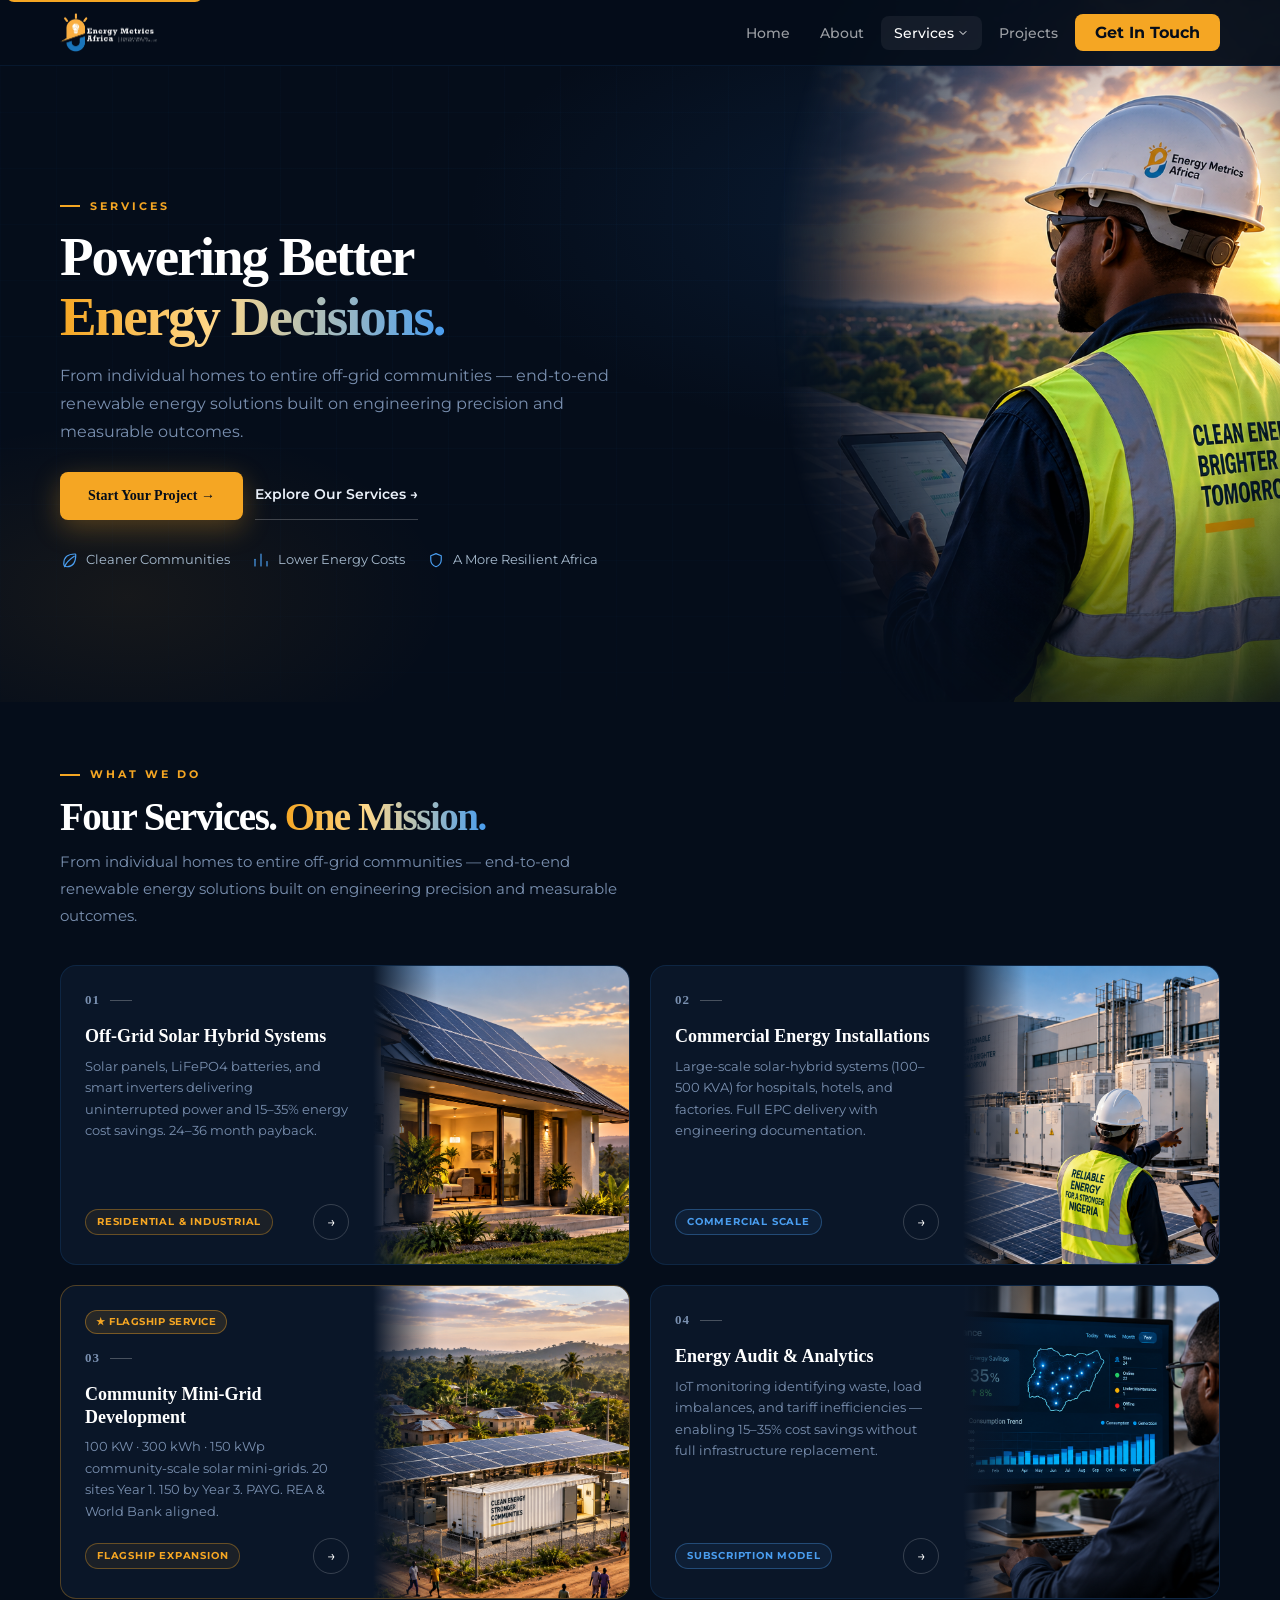
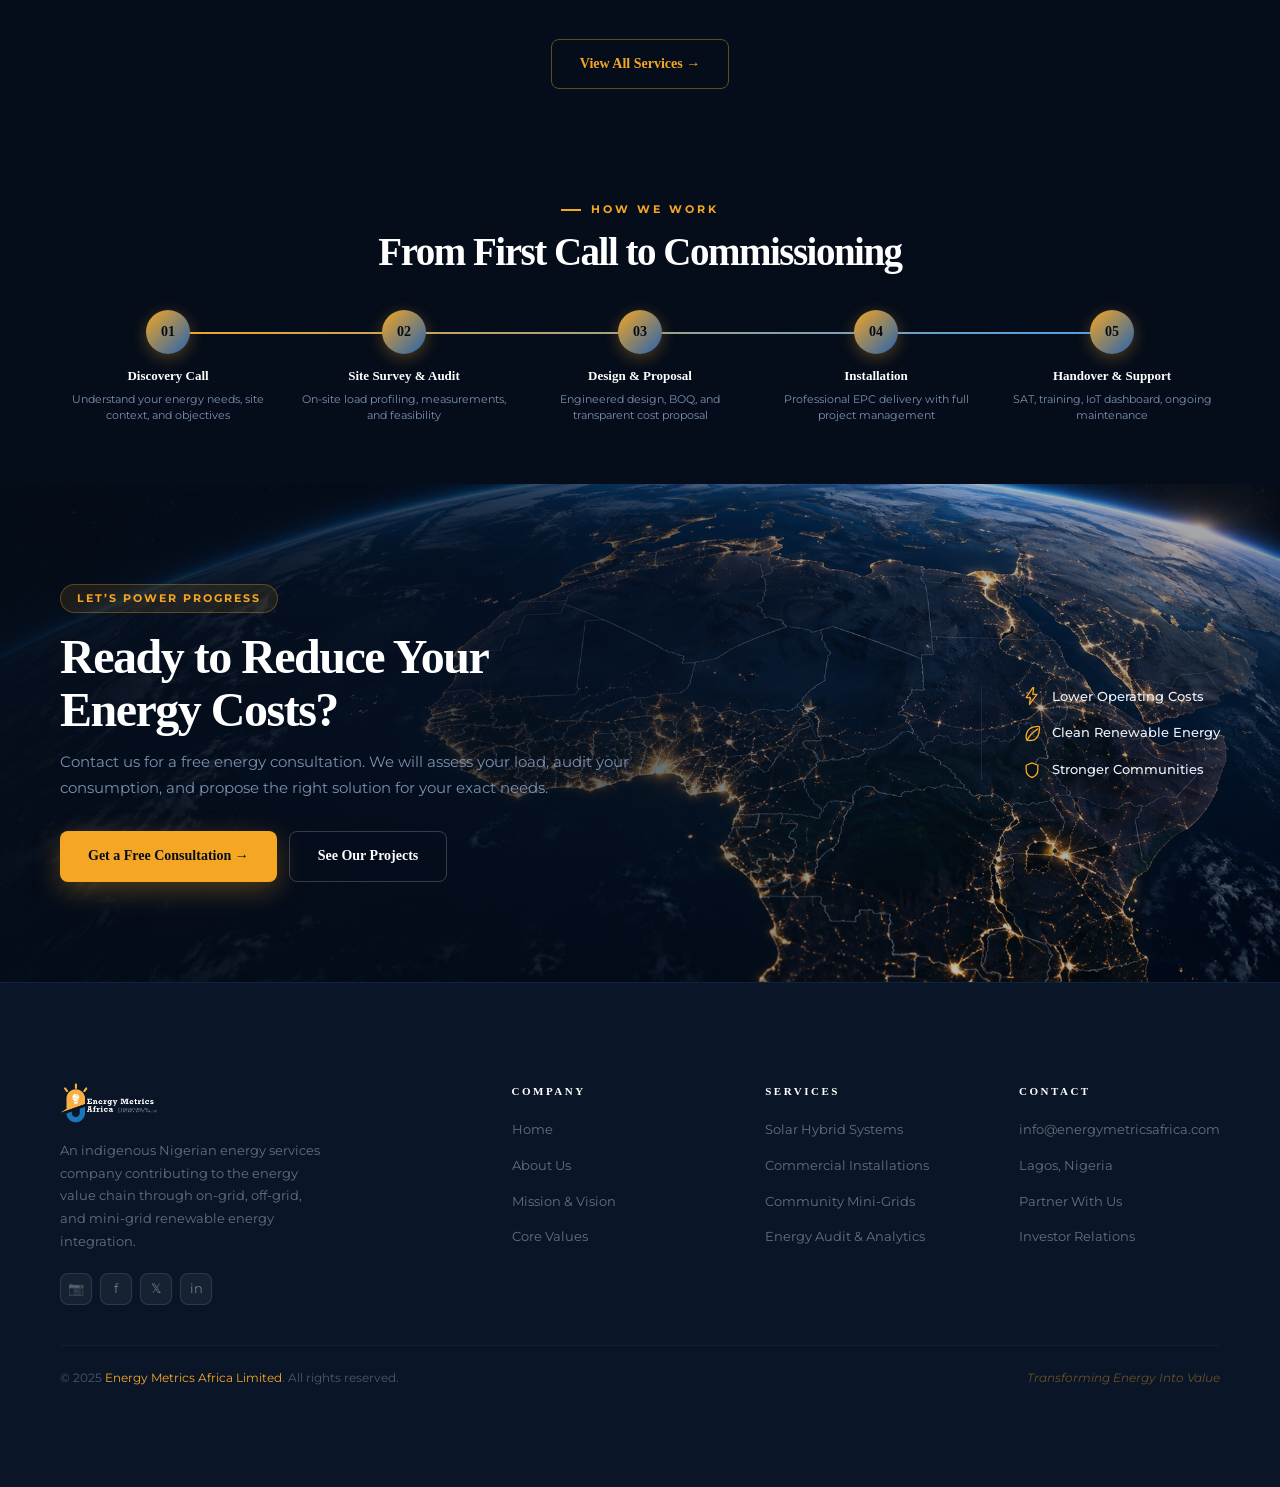
==== commit 5e611101: "Add dropdown menu for services and new Energy Audit & Analytics page - Updated navigation in project" ====
--- a/services/index.html
+++ b/services/index.html
@@ -71,10 +71,36 @@
           <li>
             <a href="/about" class="nav__link" data-nav="/about">About</a>
           </li>
-          <li>
+          <li class="nav__item nav__item--dropdown">
             <a href="/services" class="nav__link is-active" data-nav="/services"
-              >Services</a
-            >
+              >Services<svg
+                class="nav__caret"
+                viewBox="0 0 24 24"
+                fill="none"
+                stroke="currentColor"
+                stroke-width="2"
+                stroke-linecap="round"
+                stroke-linejoin="round"
+                aria-hidden="true"
+              ><path d="m6 9 6 6 6-6" /></svg
+            ></a>
+            <div class="nav__dropdown">
+              <a
+                href="/services/off-grid-solar-hybrid-systems/"
+                class="nav__dropdown-link"
+                >Off-Grid Solar Hybrid Systems</a
+              >
+              <a
+                href="/services/commercial-energy-installations/"
+                class="nav__dropdown-link"
+                >Commercial Energy Installations</a
+              >
+              <a
+                href="/services/energy-audit-analytics/"
+                class="nav__dropdown-link"
+                >Energy Audit &amp; Analytics</a
+              >
+            </div>
           </li>
           <li>
             <a href="/projects" class="nav__link" data-nav="/projects"
@@ -110,6 +136,18 @@
           class="nav__drawer-link is-active"
           data-nav="/services"
           >Services</a
+        ><a
+          href="/services/off-grid-solar-hybrid-systems/"
+          class="nav__drawer-sublink"
+          >Off-Grid Solar Hybrid Systems</a
+        ><a
+          href="/services/commercial-energy-installations/"
+          class="nav__drawer-sublink"
+          >Commercial Energy Installations</a
+        ><a
+          href="/services/energy-audit-analytics/"
+          class="nav__drawer-sublink"
+          >Energy Audit &amp; Analytics</a
         ><a href="/projects" class="nav__drawer-link" data-nav="/projects"
           >Projects</a
         ><a href="/contact" class="nav__drawer-cta" data-nav="/contact"
--- a/css/nav.css
+++ b/css/nav.css
@@ -164,3 +164,77 @@
   font-size: 15px;
   text-decoration: none;
 }
+
+/* ── SERVICES DROPDOWN (desktop) ──────────────────────── */
+.nav__item {
+  position: relative;
+}
+.nav__caret {
+  width: 12px;
+  height: 12px;
+  margin-left: 3px;
+  vertical-align: -1px;
+  transition: transform 0.2s ease;
+}
+.nav__item--dropdown:hover .nav__caret,
+.nav__item--dropdown:focus-within .nav__caret {
+  transform: rotate(180deg);
+}
+.nav__dropdown {
+  position: absolute;
+  top: 100%;
+  left: 0;
+  z-index: 5;
+  min-width: 260px;
+  padding: 8px;
+  background: var(--navy-2);
+  border: 1px solid var(--card-border);
+  border-radius: var(--r-lg);
+  box-shadow: 0 16px 32px rgba(0, 0, 0, 0.35);
+  opacity: 0;
+  visibility: hidden;
+  transform: translateY(-6px);
+  transition:
+    opacity 0.18s ease,
+    transform 0.18s ease,
+    visibility 0.18s;
+}
+.nav__item--dropdown:hover .nav__dropdown,
+.nav__item--dropdown:focus-within .nav__dropdown {
+  opacity: 1;
+  visibility: visible;
+  transform: none;
+}
+.nav__dropdown-link {
+  display: block;
+  padding: 10px 12px;
+  border-radius: var(--r-md);
+  font-size: 13.5px;
+  font-weight: 500;
+  color: rgba(255, 255, 255, 0.7);
+  text-decoration: none;
+  transition: var(--t);
+}
+.nav__dropdown-link:hover,
+.nav__dropdown-link:focus {
+  color: var(--white);
+  background: rgba(255, 255, 255, 0.06);
+}
+
+/* ── SERVICES SUB-LINKS (mobile drawer) ───────────────── */
+.nav__drawer-sublink {
+  display: block;
+  padding: 10px 18px 10px 34px;
+  border-radius: var(--r-lg);
+  font-size: 14px;
+  font-weight: 500;
+  color: rgba(255, 255, 255, 0.45);
+  text-decoration: none;
+  border: 1px solid transparent;
+  transition: var(--t);
+}
+.nav__drawer-sublink:hover,
+.nav__drawer-sublink:focus {
+  color: var(--white);
+  background: rgba(27, 79, 138, 0.15);
+}
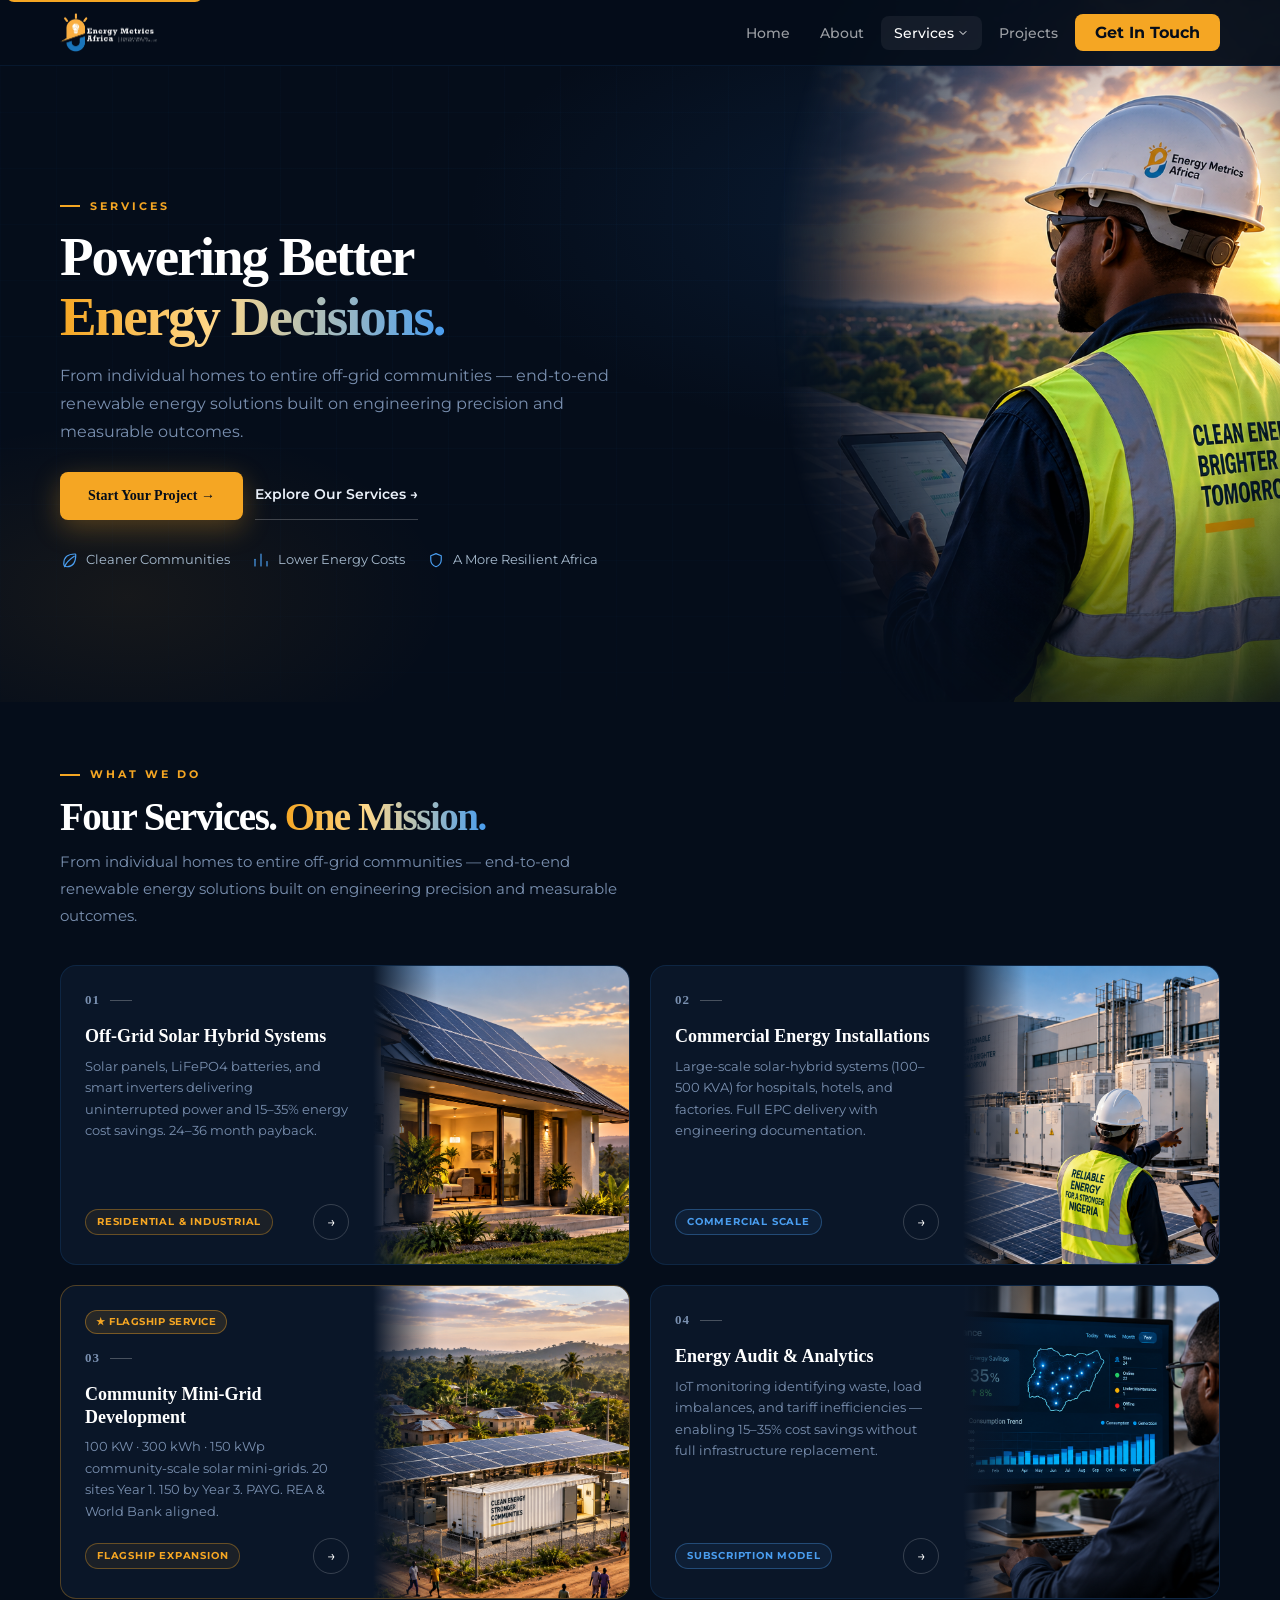
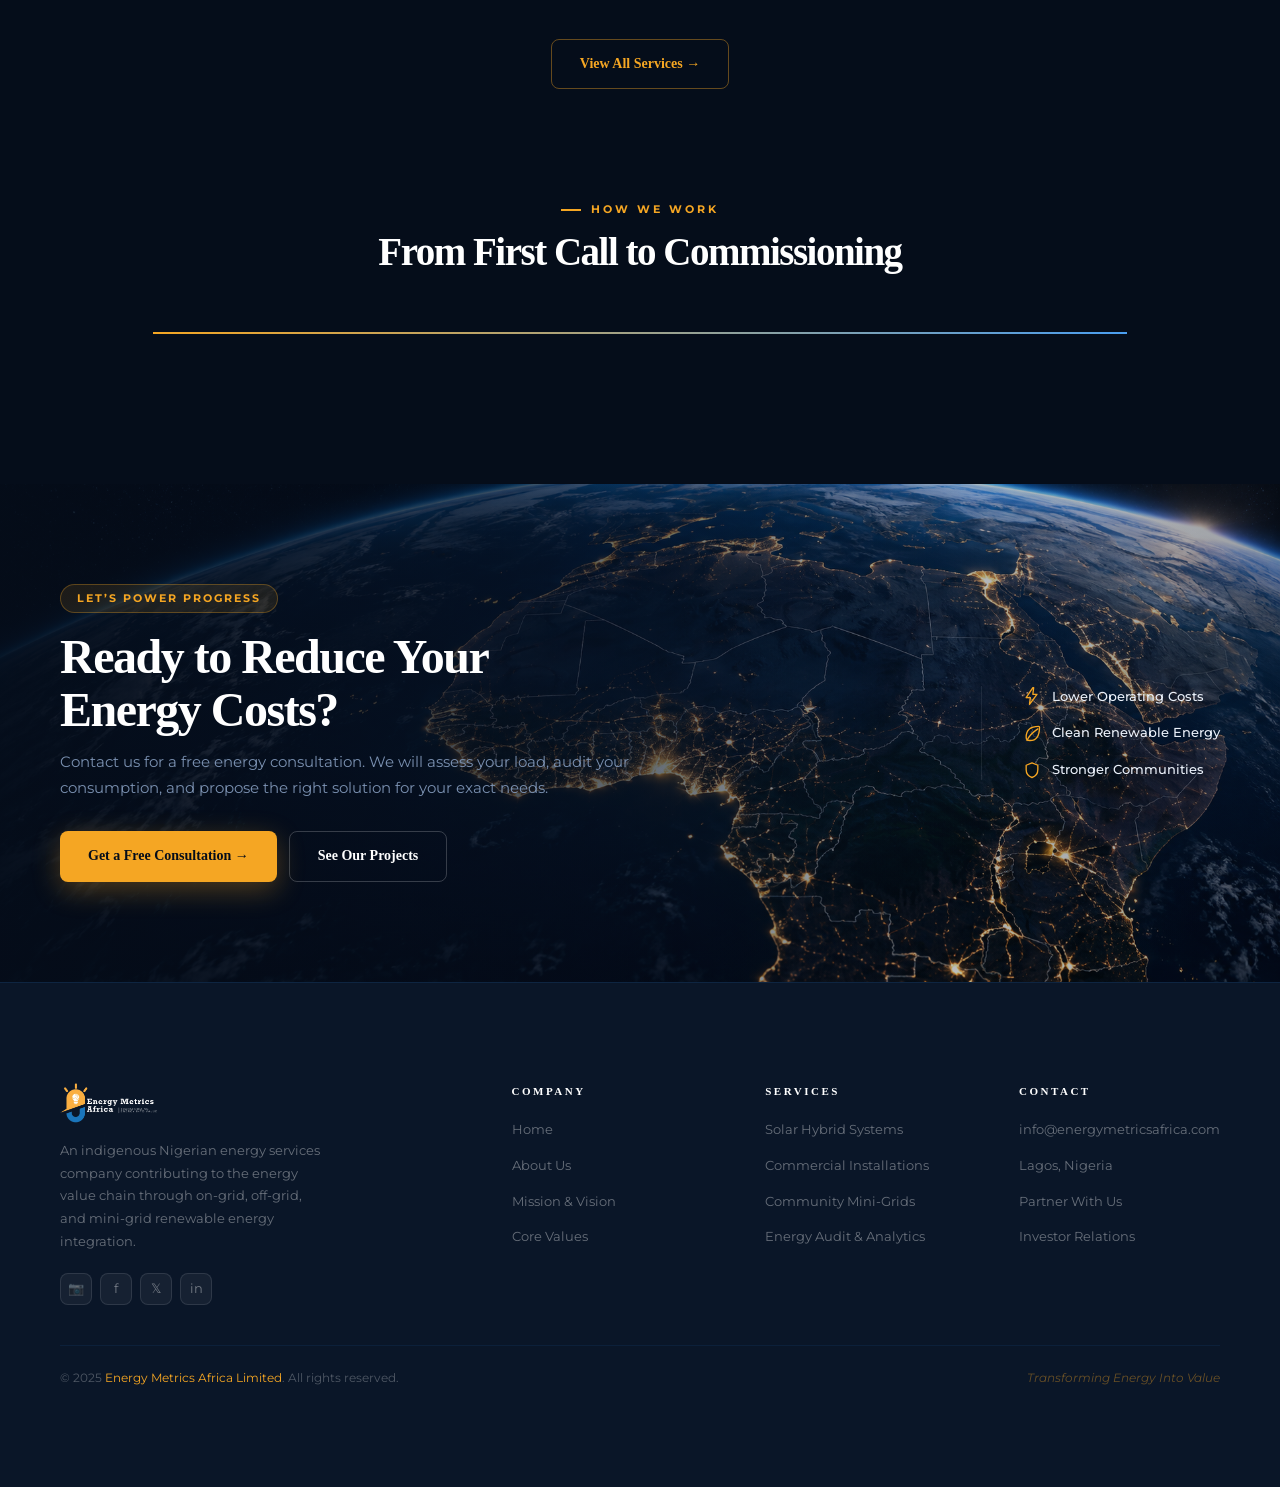
==== commit 1eed46c8: "Add Community Mini-Grid Development service page and update navigation links - Introduced a new serv" ====
--- a/services/index.html
+++ b/services/index.html
@@ -96,6 +96,11 @@
                 >Commercial Energy Installations</a
               >
               <a
+                href="/services/community-mini-grid-development/"
+                class="nav__dropdown-link"
+                >Community Mini-Grid Development</a
+              >
+              <a
                 href="/services/energy-audit-analytics/"
                 class="nav__dropdown-link"
                 >Energy Audit &amp; Analytics</a
@@ -145,6 +150,10 @@
           class="nav__drawer-sublink"
           >Commercial Energy Installations</a
         ><a
+          href="/services/community-mini-grid-development/"
+          class="nav__drawer-sublink"
+          >Community Mini-Grid Development</a
+        ><a
           href="/services/energy-audit-analytics/"
           class="nav__drawer-sublink"
           >Energy Audit &amp; Analytics</a
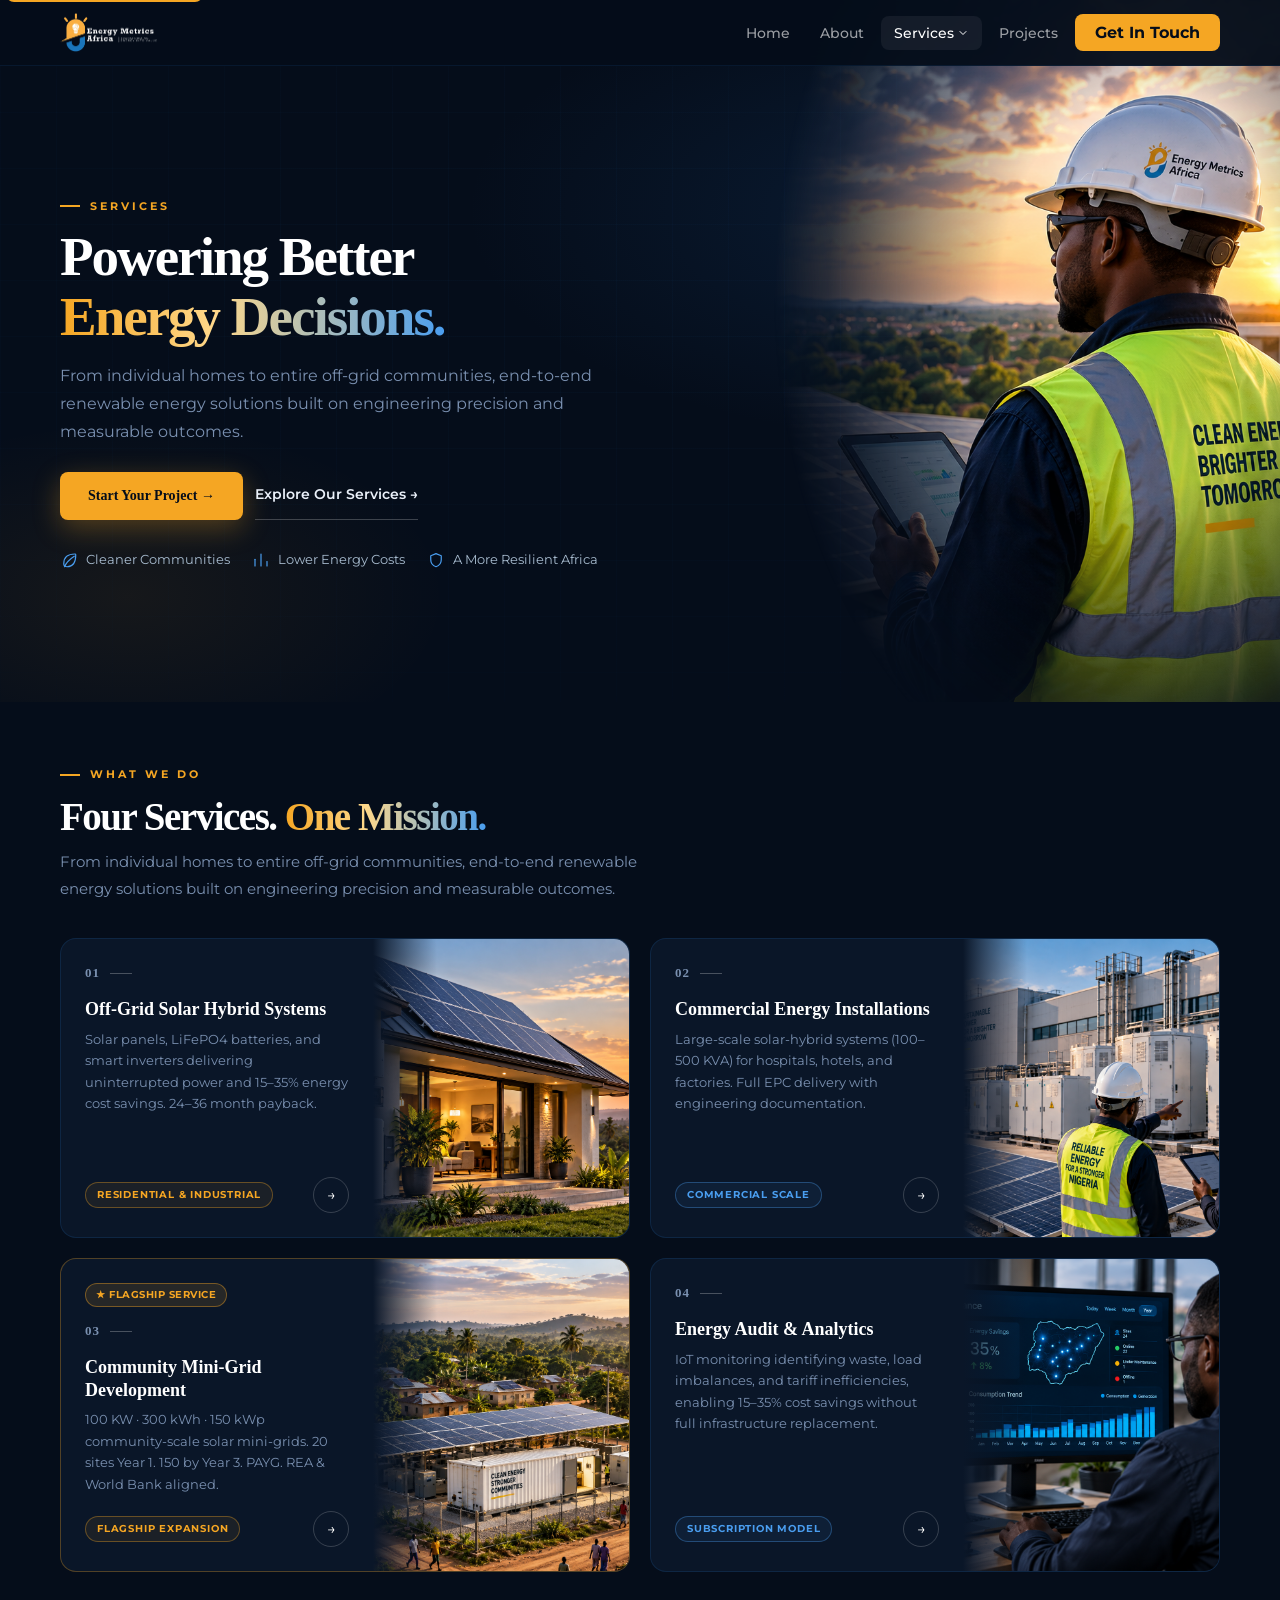
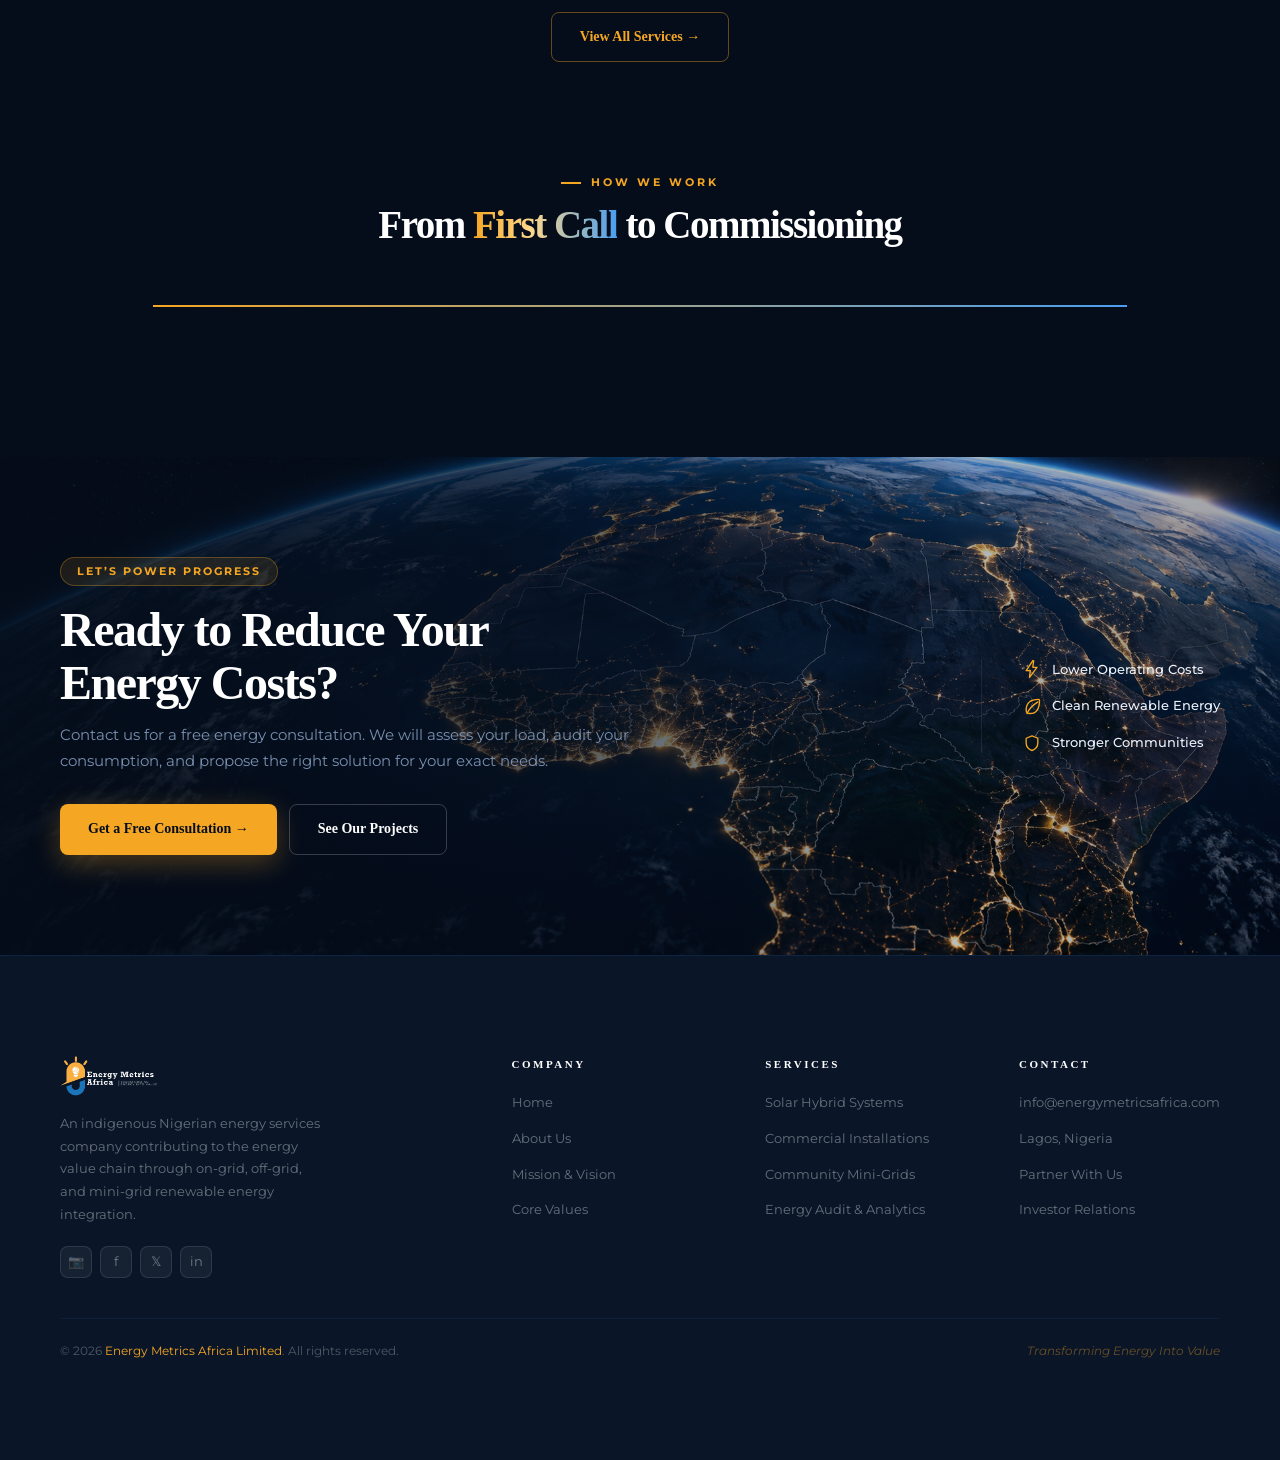
==== commit 4dfdfffe: "Refactor CSS styles by removing unused mission/vision and value card styles; update home.css by remo" ====
--- a/services/index.html
+++ b/services/index.html
@@ -5,7 +5,7 @@
     <meta name="viewport" content="width=device-width, initial-scale=1.0" />
     <meta
       name="description"
-      content="Four renewable energy services covering the full value chain — off-grid solar hybrid, commercial installations, community mini-grids, and energy audit &amp; analytics."
+      content="Four renewable energy services covering the full value chain: off-grid solar hybrid, commercial installations, community mini-grids, and energy audit &amp; analytics."
     />
     <meta
       name="keywords"
@@ -17,7 +17,7 @@
     <meta property="og:title" content="Services | Energy Metrics Africa" />
     <meta
       property="og:description"
-      content="Four renewable energy services covering the full value chain — off-grid solar hybrid, commercial installations, community mini-grids, and energy audit & analytics."
+      content="Four renewable energy services covering the full value chain: off-grid solar hybrid, commercial installations, community mini-grids, and energy audit & analytics."
     />
     <meta
       property="og:image"
@@ -32,7 +32,7 @@
     <meta name="twitter:title" content="Services | Energy Metrics Africa" />
     <meta
       name="twitter:description"
-      content="Four renewable energy services covering the full value chain — off-grid solar hybrid, commercial installations, community mini-grids, and energy audit & analytics."
+      content="Four renewable energy services covering the full value chain: off-grid solar hybrid, commercial installations, community mini-grids, and energy audit & analytics."
     />
     <meta
       name="twitter:image"
@@ -176,7 +176,7 @@
               <span class="grad-text">Energy Decisions.</span>
             </h1>
             <p class="page-hero__sub">
-              From individual homes to entire off-grid communities &mdash;
+              From individual homes to entire off-grid communities,
               end-to-end renewable energy solutions built on engineering
               precision and measurable outcomes.
             </p>
@@ -262,7 +262,7 @@
               Four Services. <span class="grad-text">One Mission.</span>
             </h2>
             <p class="section-sub">
-              From individual homes to entire off-grid communities &mdash;
+              From individual homes to entire off-grid communities,
               end-to-end renewable energy solutions built on engineering
               precision and measurable outcomes.
             </p>
@@ -331,7 +331,7 @@
             <a
               href="/services/community-mini-grid-development/"
               class="spc spc--flag reveal d3"
-              aria-label="View details: Community Mini-Grid Development — Flagship service"
+              aria-label="View details: Community Mini-Grid Development, Flagship service"
             >
               <div class="spc__content">
                 <div class="spc__num-row">
@@ -374,7 +374,7 @@
                 <h3 class="spc__title">Energy Audit &amp; Analytics</h3>
                 <p class="spc__desc">
                   IoT monitoring identifying waste, load imbalances, and
-                  tariff inefficiencies &mdash; enabling 15&ndash;35% cost
+                  tariff inefficiencies, enabling 15&ndash;35% cost
                   savings without full infrastructure replacement.
                 </p>
                 <div class="spc__footer">
@@ -409,7 +409,7 @@
           >
             <div class="eyebrow eyebrow--center">How We Work</div>
             <h2 class="section-title">
-              From <span class="grad-dark">First Call</span> to Commissioning
+              From <span class="grad-text">First Call</span> to Commissioning
             </h2>
           </div>
           <div class="process-steps" role="list">
@@ -616,7 +616,7 @@
         </div>
         <div class="footer__bottom">
           <p>
-            &copy; 2025 <span>Energy Metrics Africa Limited</span>. All rights
+            &copy; 2026 <span>Energy Metrics Africa Limited</span>. All rights
             reserved.
           </p>
           <p class="footer__tagline">Transforming Energy Into Value</p>
--- a/css/base.css
+++ b/css/base.css
@@ -548,189 +548,6 @@
   max-width: 560px;
 }
 
-/* ── MISSION/VISION CARDS ──────────────────────────────── */
-.mv-grid {
-  display: grid;
-  gap: 18px;
-}
-@media (min-width: 768px) {
-  .mv-grid {
-    grid-template-columns: 1fr 1fr;
-  }
-}
-.mv-card {
-  border-radius: var(--r-2xl);
-  padding: 36px;
-  position: relative;
-  overflow: hidden;
-  transition: transform 0.3s;
-}
-.mv-card:hover {
-  transform: translateY(-4px);
-}
-.mv-card--blue {
-  background: linear-gradient(
-    135deg,
-    rgba(27, 79, 138, 0.2),
-    rgba(10, 22, 40, 0.8)
-  );
-  border: 1px solid rgba(27, 79, 138, 0.45);
-}
-.mv-card--gold {
-  background: linear-gradient(
-    135deg,
-    rgba(245, 166, 35, 0.08),
-    rgba(10, 22, 40, 0.8)
-  );
-  border: 1px solid rgba(245, 166, 35, 0.3);
-}
-.mv-card__bar {
-  height: 3px;
-  border-radius: 3px;
-  margin-bottom: 24px;
-}
-.mv-card__bar--blue {
-  background: linear-gradient(90deg, var(--blue), var(--blue-glow));
-}
-.mv-card__bar--gold {
-  background: linear-gradient(90deg, var(--gold), var(--gold-light));
-}
-.mv-card__type {
-  font-size: 11px;
-  font-weight: 700;
-  letter-spacing: 2px;
-  text-transform: uppercase;
-  margin-bottom: 8px;
-}
-.mv-card__type--blue {
-  color: var(--blue-glow);
-}
-.mv-card__type--gold {
-  color: var(--gold);
-}
-.mv-card__icon {
-  font-size: 36px;
-  margin-bottom: 14px;
-  display: block;
-}
-.mv-card__title {
-  font-family: var(--font-ui);
-  font-weight: 800;
-  font-size: 19px;
-  color: var(--white);
-  margin-bottom: 12px;
-  line-height: 1.3;
-}
-.mv-card__body {
-  font-size: 14px;
-  color: var(--muted);
-  line-height: 1.82;
-}
-.mv-card__body strong {
-  color: var(--off-white);
-  font-weight: 500;
-}
-
-/* ── VALUE CARDS ───────────────────────────────────────── */
-.values-grid {
-  display: grid;
-  gap: 14px;
-}
-@media (min-width: 640px) {
-  .values-grid {
-    grid-template-columns: repeat(2, 1fr);
-  }
-}
-@media (min-width: 1024px) {
-  .values-grid {
-    grid-template-columns: repeat(3, 1fr);
-  }
-}
-.val-card {
-  background: var(--navy-2);
-  border: 1px solid var(--card-border);
-  border-radius: var(--r-xl);
-  padding: 28px;
-  transition: var(--t);
-  position: relative;
-  overflow: hidden;
-}
-.val-card::after {
-  content: "";
-  position: absolute;
-  bottom: 0;
-  left: 0;
-  right: 0;
-  height: 3px;
-  transform: scaleX(0);
-  transform-origin: left;
-  transition: transform 0.4s ease;
-}
-.val-card:hover {
-  border-color: rgba(245, 166, 35, 0.3);
-  transform: translateY(-4px);
-}
-.val-card:hover::after {
-  transform: scaleX(1);
-}
-.vc-1::after {
-  background: linear-gradient(90deg, var(--gold), var(--gold-light));
-}
-.vc-2::after {
-  background: linear-gradient(90deg, var(--blue), var(--blue-glow));
-}
-.vc-3::after {
-  background: linear-gradient(90deg, #2ecc71, #1abc9c);
-}
-.vc-4::after {
-  background: linear-gradient(90deg, var(--gold-light), var(--gold));
-}
-.vc-5::after {
-  background: linear-gradient(90deg, var(--blue-glow), var(--blue));
-}
-.vc-6::after {
-  background: linear-gradient(90deg, #9b59b6, #3498db);
-}
-.val-icon {
-  width: 48px;
-  height: 48px;
-  border-radius: var(--r-lg);
-  display: flex;
-  align-items: center;
-  justify-content: center;
-  font-size: 22px;
-  margin-bottom: 16px;
-  border: 1px solid;
-}
-.vi-gold {
-  background: rgba(245, 166, 35, 0.09);
-  border-color: rgba(245, 166, 35, 0.22);
-}
-.vi-blue {
-  background: rgba(74, 158, 240, 0.09);
-  border-color: rgba(74, 158, 240, 0.22);
-}
-.vi-green {
-  background: rgba(46, 204, 113, 0.09);
-  border-color: rgba(46, 204, 113, 0.22);
-}
-.vi-purple {
-  background: rgba(155, 89, 182, 0.09);
-  border-color: rgba(155, 89, 182, 0.22);
-}
-.val-name {
-  font-family: var(--font-ui);
-  font-weight: 800;
-  font-size: 16px;
-  color: var(--white);
-  margin-bottom: 8px;
-}
-.val-body {
-  font-size: 13px;
-  color: var(--muted);
-  line-height: 1.75;
-}
-
 /* ── IMPACT GRID ───────────────────────────────────────── */
 .impact-grid {
   display: grid;
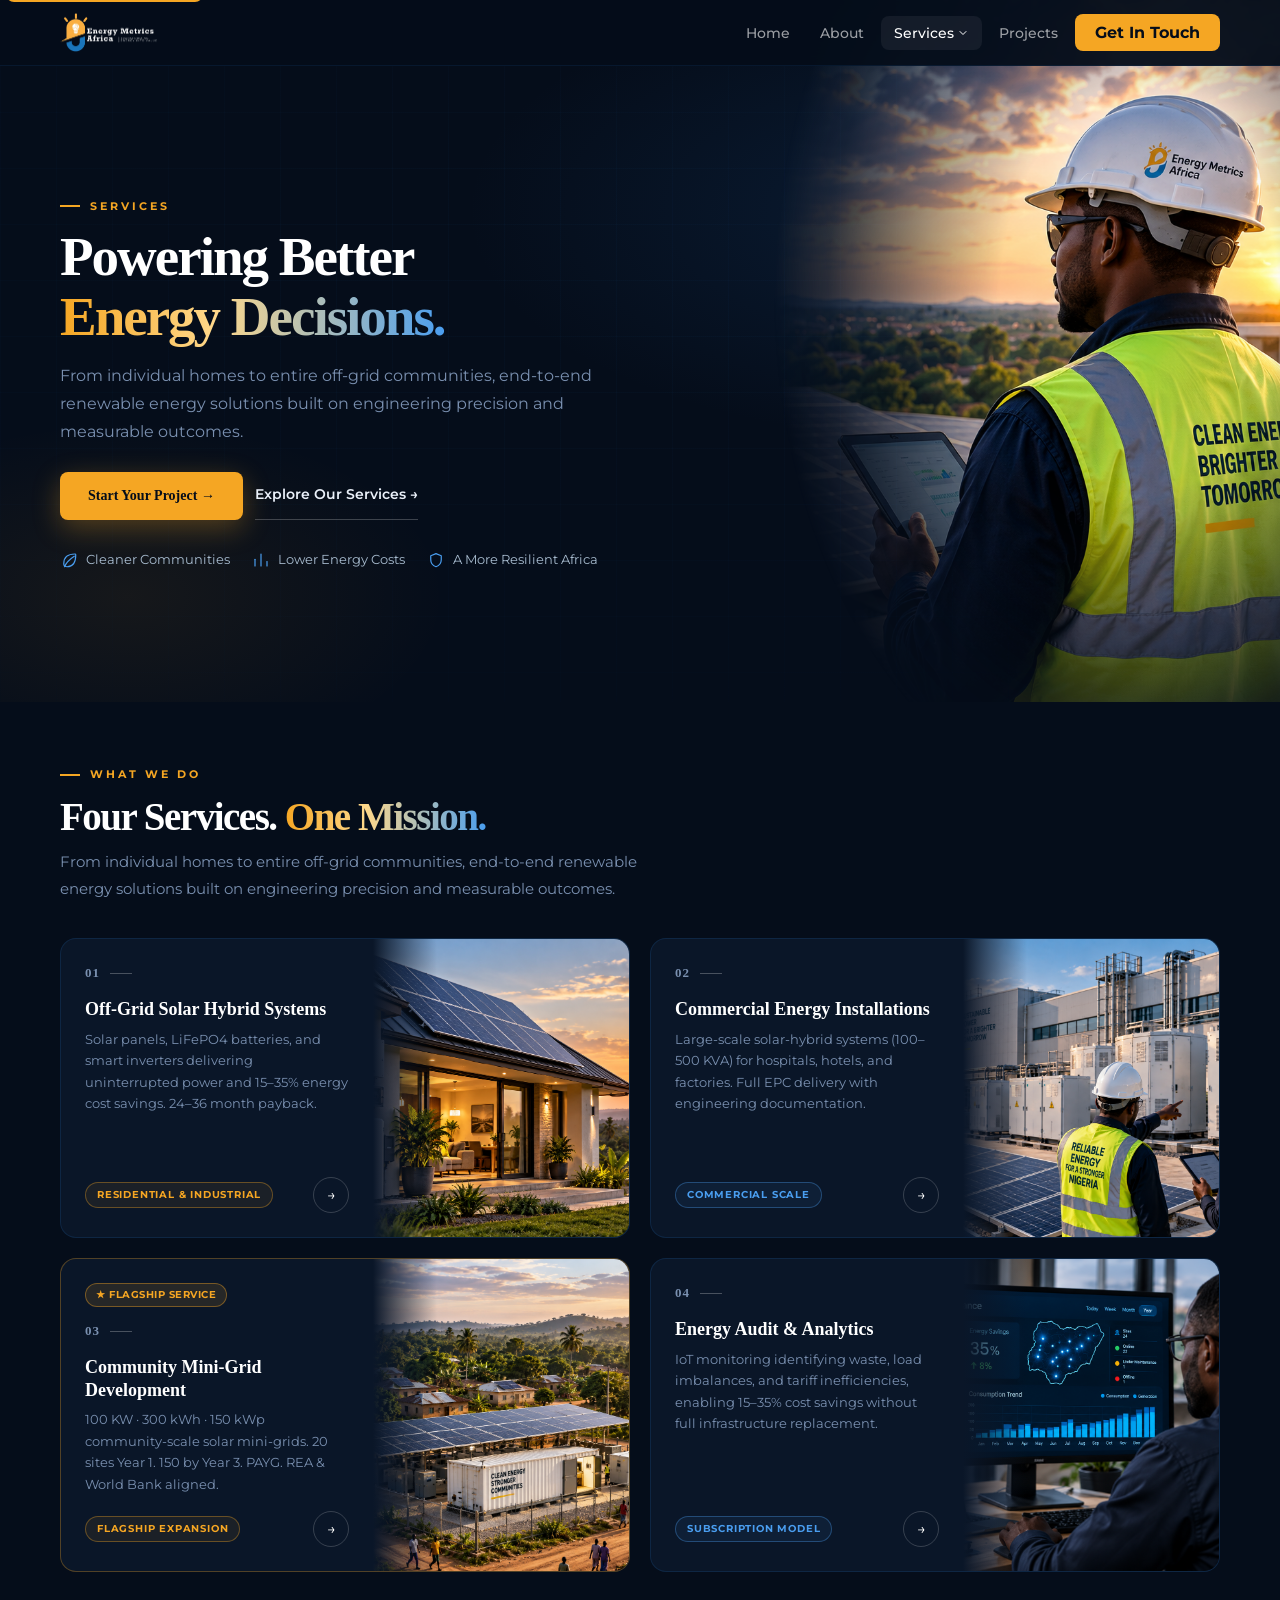
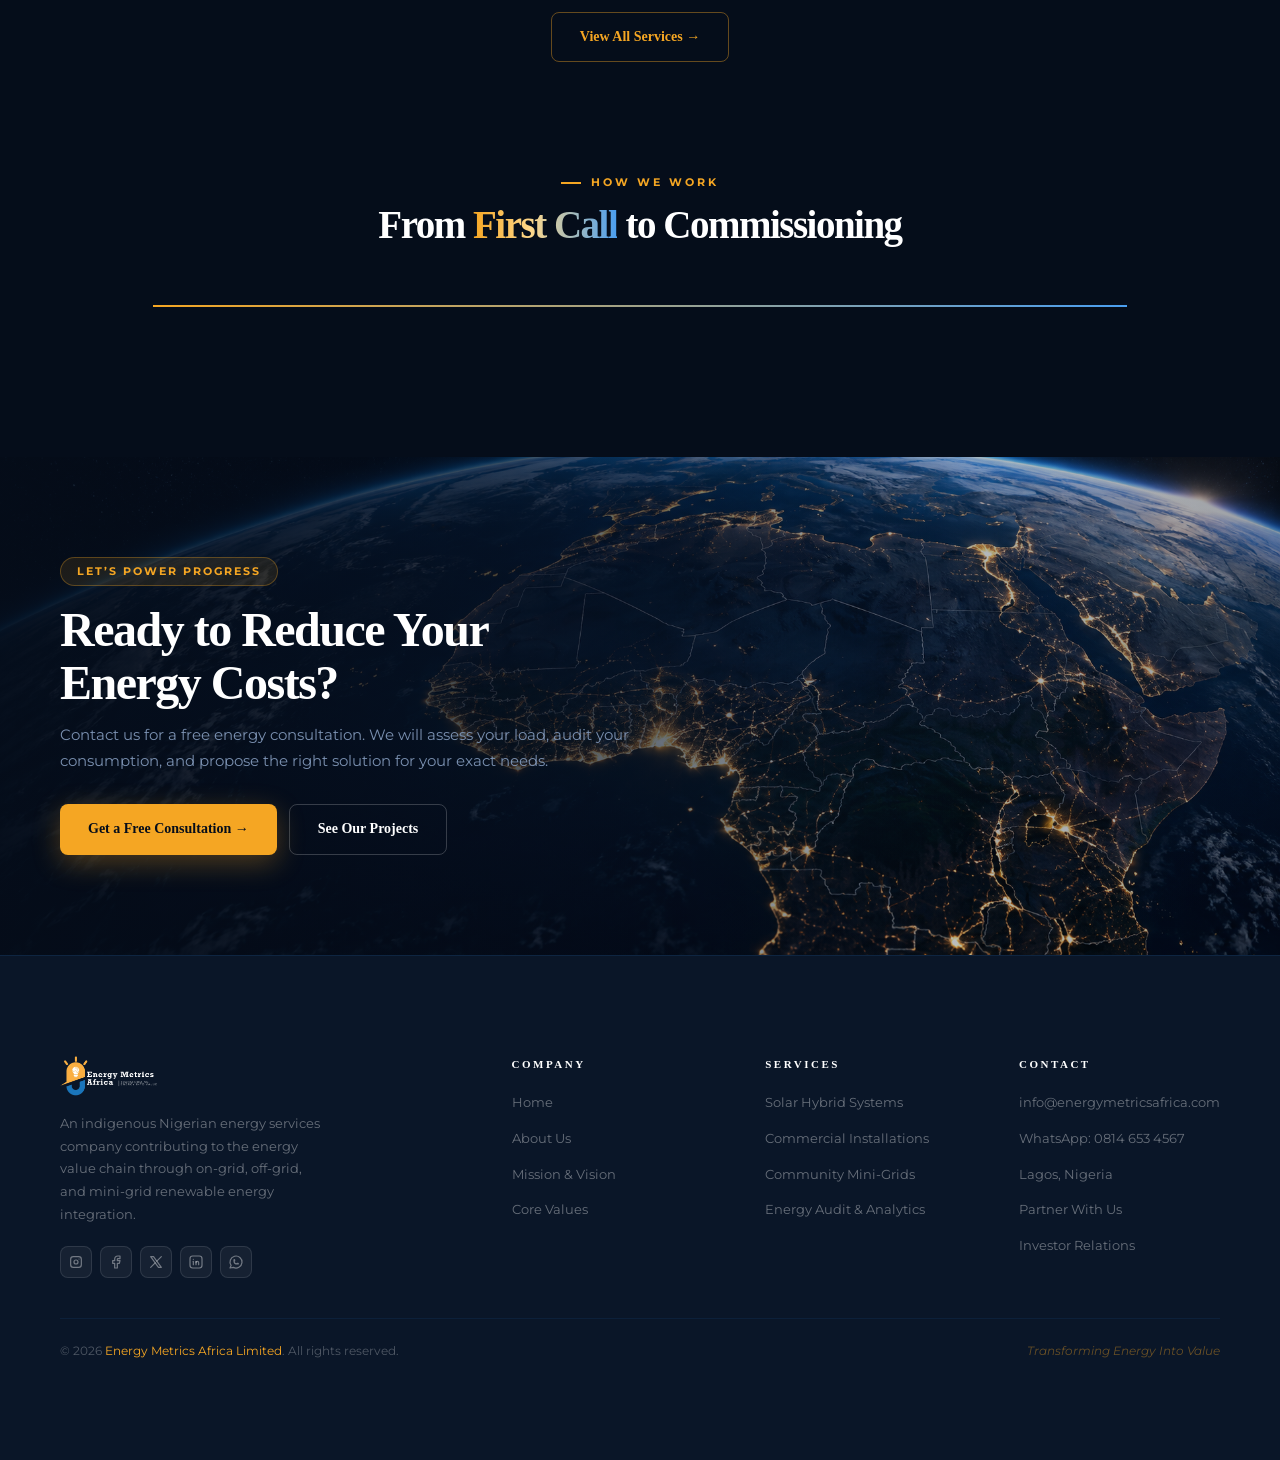
==== commit 25de7440: "Connect contact form to Formspree, add WhatsApp number, use real footer icons - Contact form now pos" ====
--- a/services/index.html
+++ b/services/index.html
@@ -478,55 +478,6 @@
               >
             </div>
           </div>
-          <div class="svc-cta__points">
-            <div class="svc-cta__point">
-              <svg
-                viewBox="0 0 24 24"
-                fill="none"
-                stroke="currentColor"
-                stroke-width="1.6"
-                stroke-linecap="round"
-                stroke-linejoin="round"
-                aria-hidden="true"
-              >
-                <path d="M13 2 5 14h5l-1 8 9-12h-5l1-8Z" />
-              </svg>
-              <span>Lower Operating Costs</span>
-            </div>
-            <div class="svc-cta__point">
-              <svg
-                viewBox="0 0 24 24"
-                fill="none"
-                stroke="currentColor"
-                stroke-width="1.6"
-                stroke-linecap="round"
-                stroke-linejoin="round"
-                aria-hidden="true"
-              >
-                <path
-                  d="M20 4c-7.5 0-15 3-15 13 0 2.5 2 4 4.5 4C19 21 21 13 21 5c0-.6-.1-1-1-1z"
-                />
-                <path d="M6 21c2-5 7-10 13-14" />
-              </svg>
-              <span>Clean Renewable Energy</span>
-            </div>
-            <div class="svc-cta__point">
-              <svg
-                viewBox="0 0 24 24"
-                fill="none"
-                stroke="currentColor"
-                stroke-width="1.6"
-                stroke-linecap="round"
-                stroke-linejoin="round"
-                aria-hidden="true"
-              >
-                <path
-                  d="M12 3.5 5 6.3v5.4c0 5 3.1 8 7 9.3 3.9-1.3 7-4.3 7-9.3V6.3L12 3.5z"
-                />
-              </svg>
-              <span>Stronger Communities</span>
-            </div>
-          </div>
         </div>
       </section>
     </main>
@@ -554,32 +505,35 @@
                 aria-label="Instagram"
                 target="_blank"
                 rel="noopener noreferrer"
-                >📷</a
-              >
+                ><svg viewBox="0 0 24 24" fill="none" stroke="currentColor" stroke-width="1.8" stroke-linecap="round" stroke-linejoin="round" aria-hidden="true" focusable="false"><path d="M4 8a4 4 0 0 1 4-4h8a4 4 0 0 1 4 4v8a4 4 0 0 1-4 4H8a4 4 0 0 1-4-4z"/><path d="M9 12a3 3 0 1 0 6 0a3 3 0 0 0-6 0"/><path d="M16.5 7.5v.01"/></svg></a>
               <a
                 href="https://www.facebook.com/profile.php?id=61573448944891"
                 class="footer__social"
                 aria-label="Facebook"
                 target="_blank"
                 rel="noopener noreferrer"
-                >f</a
-              >
+                ><svg viewBox="0 0 24 24" fill="none" stroke="currentColor" stroke-width="1.8" stroke-linecap="round" stroke-linejoin="round" aria-hidden="true" focusable="false"><path d="M7 10v4h3v7h4v-7h3l1-4h-4V8a1 1 0 0 1 1-1h3V3h-3a5 5 0 0 0-5 5v2H7"/></svg></a>
               <a
                 href="https://x.com/emetricsafrica"
                 class="footer__social"
                 aria-label="Twitter/X"
                 target="_blank"
                 rel="noopener noreferrer"
-                >𝕏</a
-              >
+                ><svg viewBox="0 0 24 24" fill="none" stroke="currentColor" stroke-width="1.8" stroke-linecap="round" stroke-linejoin="round" aria-hidden="true" focusable="false"><path d="M4 4l11.733 16H20L8.267 4z"/><path d="M4 20l6.768-6.768m2.46-2.46L20 4"/></svg></a>
               <a
                 href="https://www.linkedin.com/in/energy-metrics-617b68352/"
                 class="footer__social"
                 aria-label="LinkedIn"
                 target="_blank"
                 rel="noopener noreferrer"
-                >in</a
-              >
+                ><svg viewBox="0 0 24 24" fill="none" stroke="currentColor" stroke-width="1.8" stroke-linecap="round" stroke-linejoin="round" aria-hidden="true" focusable="false"><path d="M8 11v5"/><path d="M8 8v.01"/><path d="M12 16v-5"/><path d="M16 16v-3a2 2 0 1 0-4 0"/><path d="M3 7a4 4 0 0 1 4-4h10a4 4 0 0 1 4 4v10a4 4 0 0 1-4 4H7a4 4 0 0 1-4-4z"/></svg></a>
+              <a
+                href="https://wa.me/2348146534567"
+                class="footer__social"
+                aria-label="WhatsApp"
+                target="_blank"
+                rel="noopener noreferrer"
+                ><svg viewBox="0 0 24 24" fill="none" stroke="currentColor" stroke-width="1.8" stroke-linecap="round" stroke-linejoin="round" aria-hidden="true" focusable="false"><path d="M3 21l1.65-3.8a9 9 0 1 1 3.4 2.9L3 21"/><path d="M9 10a.5.5 0 0 0 1 0V9a.5.5 0 0 0-1 0v1a5 5 0 0 0 5 5h1a.5.5 0 0 0 0-1h-1a.5.5 0 0 0 0 1"/></svg></a>
             </div>
           </div>
           <div class="footer__col">
@@ -608,6 +562,11 @@
                   >info@energymetricsafrica.com</a
                 >
               </li>
+              <li>
+                <a href="https://wa.me/2348146534567" target="_blank" rel="noopener noreferrer"
+                  >WhatsApp: 0814 653 4567</a
+                >
+              </li>
               <li><a href="/contact">Lagos, Nigeria</a></li>
               <li><a href="/contact">Partner With Us</a></li>
               <li><a href="/contact">Investor Relations</a></li>
--- a/css/footer.css
+++ b/css/footer.css
@@ -51,6 +51,10 @@
   color: rgba(255, 255, 255, 0.4);
   cursor: pointer;
   transition: var(--t);
+}
+.footer__social svg {
+  width: 16px;
+  height: 16px;
 }
 .footer__social:hover {
   background: rgba(245, 166, 35, 0.1);
--- a/css/services.css
+++ b/css/services.css
@@ -289,32 +289,3 @@
 .svc-cta__main {
   min-width: 0;
 }
-.svc-cta__points {
-  display: flex;
-  flex-direction: column;
-  gap: 16px;
-  padding-top: 8px;
-  border-top: 1px solid rgba(255, 255, 255, 0.08);
-}
-@media (min-width: 900px) {
-  .svc-cta__points {
-    padding-top: 0;
-    padding-left: 40px;
-    border-top: none;
-    border-left: 1px solid rgba(255, 255, 255, 0.08);
-  }
-}
-.svc-cta__point {
-  display: flex;
-  align-items: center;
-  gap: 10px;
-  font-size: 13px;
-  font-weight: 500;
-  color: var(--off-white);
-}
-.svc-cta__point svg {
-  width: 20px;
-  height: 20px;
-  color: var(--gold);
-  flex-shrink: 0;
-}
